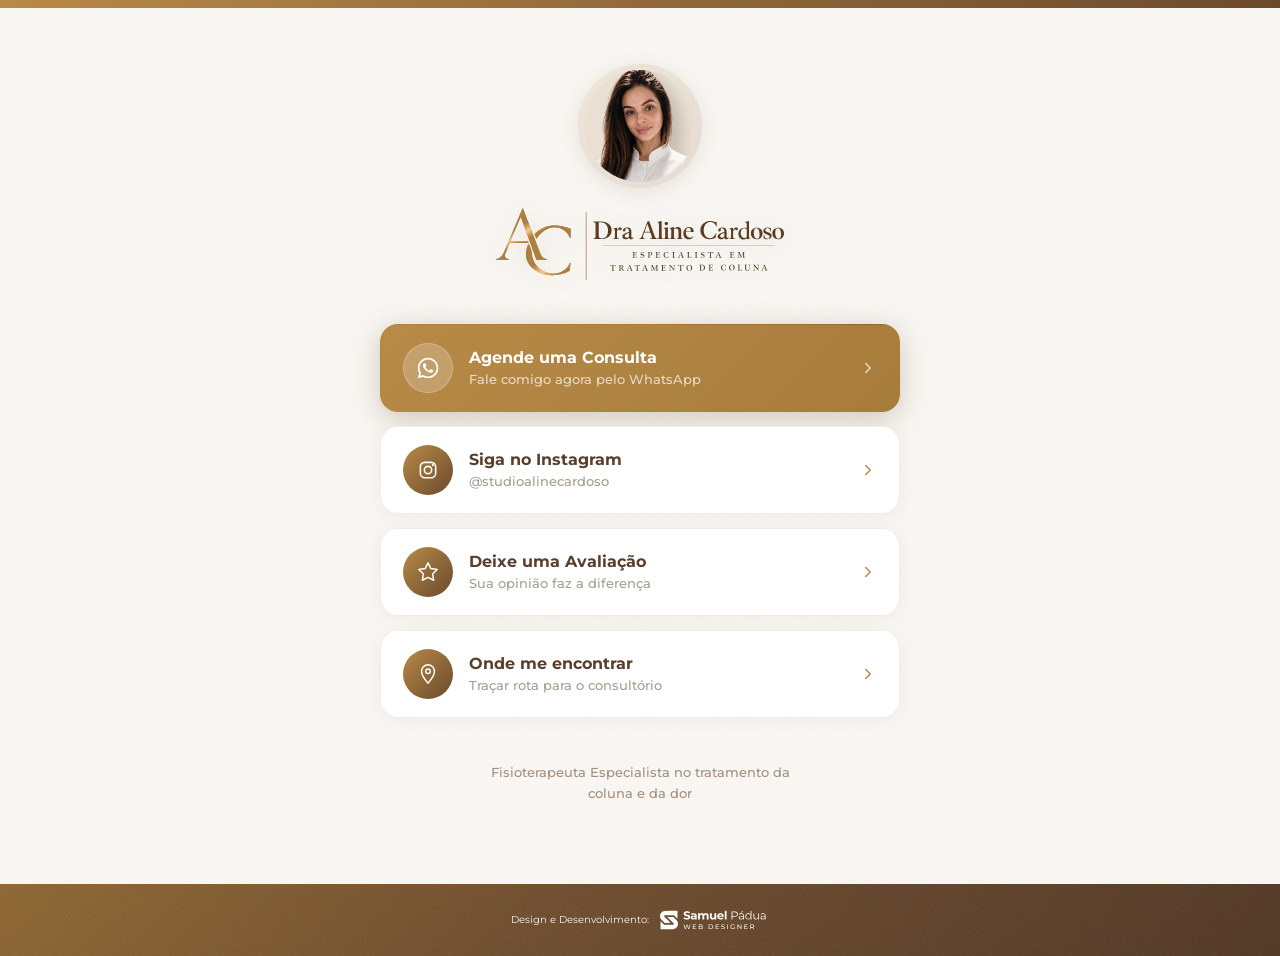
==== links.html @ 6ca50d29 "feat: adaptar site para Dra. Aline Cardoso - Substitui assets visuais (logo, fotos, stamps, favicon)" ====
<!DOCTYPE html>
<html lang="pt-BR">
<head>
  <meta charset="UTF-8">
  <meta name="viewport" content="width=device-width, initial-scale=1.0">
  <title>Links — Dra. Aline Cardoso · Fisioterapeuta</title>
  <link rel="icon" type="image/svg+xml" href="stamp-iso.svg">
  <link rel="preconnect" href="https://fonts.googleapis.com">
  <link rel="preconnect" href="https://fonts.gstatic.com" crossorigin>
  <link href="https://fonts.googleapis.com/css2?family=Montserrat:wght@400;500;600;700;800&display=swap" rel="stylesheet">
  <link rel="stylesheet" href="style.css">
  <link rel="stylesheet" href="links.css">
</head>
<body class="links-page">

  <div class="top-bar"></div>

  <main class="lk-main">
    <div class="lk-grain"></div>

    <div class="lk-container">

      <!-- Header -->
      <header class="lk-header">
        <div class="lk-avatar-wrap">
          <img src="dr-links.png" class="lk-avatar" alt="Dra. Aline Cardoso">
        </div>
        <img src="logo.svg" class="lk-logo" alt="Dra. Aline Cardoso - Especialista em Tratamento de Coluna">
      </header>

      <!-- Link Cards -->
      <div class="lk-cards">

        <!-- Agende uma Consulta (destaque) -->
        <a href="https://wa.me/5531994268155" class="lk-card lk-card--primary" target="_blank" rel="noopener">
          <span class="lk-icon">
            <svg width="22" height="22" viewBox="0 0 57 57" fill="none" xmlns="http://www.w3.org/2000/svg">
              <path fill-rule="evenodd" clip-rule="evenodd" d="M47.4216 9.51921C42.4222 4.51401 35.7735 1.75635 28.6904 1.75342C14.0949 1.75342 2.21626 13.6317 2.21039 28.2311C2.20844 32.8981 3.42761 37.4539 5.74495 41.4695L1.98828 55.1909L16.0257 51.5086C19.8936 53.6185 24.2481 54.7304 28.6796 54.7317H28.6907C43.2846 54.7317 55.1645 42.8524 55.1701 28.2523C55.173 21.1767 52.4212 14.5241 47.4216 9.51921ZM28.6904 50.2598H28.6813C24.7322 50.2581 20.8591 49.1968 17.4794 47.1919L16.6761 46.7148L8.34605 48.9L10.5695 40.7784L10.046 39.9457C7.84279 36.4415 6.67939 32.3913 6.68135 28.2328C6.68592 16.0981 16.5593 6.22568 28.6992 6.22568C34.5779 6.22763 40.1039 8.51986 44.2592 12.68C48.4144 16.8401 50.7014 22.3698 50.6994 28.2507C50.6942 40.3863 40.8215 50.2598 28.6904 50.2598ZM40.7628 33.7761C40.1013 33.4448 36.8482 31.8446 36.2416 31.6235C35.6356 31.4027 35.194 31.2928 34.7533 31.9549C34.312 32.617 33.0443 34.1075 32.6581 34.5488C32.2719 34.9904 31.8864 35.0459 31.2246 34.7145C30.5629 34.3834 28.4311 33.6845 25.9037 31.4304C23.937 29.676 22.6092 27.5094 22.223 26.8473C21.8375 26.1845 22.2198 25.861 22.5133 25.497C23.2296 24.6075 23.9468 23.6751 24.1673 23.2338C24.3881 22.7922 24.2775 22.4057 24.1118 22.0746C23.9468 21.7436 22.6236 18.4869 22.0724 17.1617C21.5348 15.8721 20.9898 16.0463 20.5834 16.026C20.1979 16.0068 19.7566 16.0029 19.3154 16.0029C18.8744 16.0029 18.1575 16.1682 17.5508 16.831C16.9445 17.4934 15.2355 19.0939 15.2355 22.3505C15.2355 25.6072 17.6063 28.7533 17.937 29.1949C18.2677 29.6365 22.6027 36.3195 29.2396 39.1851C30.8182 39.8674 32.0505 40.2741 33.0116 40.5791C34.5968 41.0827 36.0387 41.0116 37.1789 40.8413C38.4503 40.6512 41.0932 39.2406 41.645 37.6952C42.1962 36.1496 42.1962 34.825 42.0305 34.5488C41.8655 34.2729 41.4242 34.1075 40.7628 33.7761Z" fill="white"/>
            </svg>
          </span>
          <div class="lk-card-text">
            <span class="lk-card-title">Agende uma Consulta</span>
            <span class="lk-card-desc">Fale comigo agora pelo WhatsApp</span>
          </div>
          <span class="lk-arrow">
            <svg width="18" height="18" viewBox="0 0 24 24" fill="none">
              <path d="M9 18l6-6-6-6" stroke="white" stroke-width="2" stroke-linecap="round" stroke-linejoin="round"/>
            </svg>
          </span>
        </a>

        <!-- Instagram -->
        <a href="https://www.instagram.com/studioalinecardoso/" class="lk-card" target="_blank" rel="noopener">
          <span class="lk-icon">
            <svg width="22" height="22" viewBox="0 0 28 28" fill="none" xmlns="http://www.w3.org/2000/svg">
              <rect x="4.25" y="4.25" width="19.5" height="19.5" rx="5.75" stroke="white" stroke-width="2"/>
              <circle cx="14" cy="14" r="4.65" stroke="white" stroke-width="2"/>
              <circle cx="20.2" cy="7.8" r="1.4" fill="white"/>
            </svg>
          </span>
          <div class="lk-card-text">
            <span class="lk-card-title">Siga no Instagram</span>
            <span class="lk-card-desc">@studioalinecardoso</span>
          </div>
          <span class="lk-arrow">
            <svg width="18" height="18" viewBox="0 0 24 24" fill="none">
              <path d="M9 18l6-6-6-6" stroke="white" stroke-width="2" stroke-linecap="round" stroke-linejoin="round"/>
            </svg>
          </span>
        </a>

        <!-- Deixe uma Avaliação — TODO: trocar "#" pelo link de avaliação do Google -->
        <a href="#" class="lk-card">
          <span class="lk-icon">
            <svg width="22" height="22" viewBox="0 0 24 24" fill="none" xmlns="http://www.w3.org/2000/svg">
              <path d="M12 2l3.09 6.26L22 9.27l-5 4.87 1.18 6.88L12 17.77l-6.18 3.25L7 14.14 2 9.27l6.91-1.01L12 2z" stroke="white" stroke-width="1.6" stroke-linejoin="round"/>
            </svg>
          </span>
          <div class="lk-card-text">
            <span class="lk-card-title">Deixe uma Avaliação</span>
            <span class="lk-card-desc">Sua opinião faz a diferença</span>
          </div>
          <span class="lk-arrow">
            <svg width="18" height="18" viewBox="0 0 24 24" fill="none">
              <path d="M9 18l6-6-6-6" stroke="white" stroke-width="2" stroke-linecap="round" stroke-linejoin="round"/>
            </svg>
          </span>
        </a>

        <!-- Onde me encontrar -->
        <a href="https://www.google.com/maps/search/?api=1&query=Av.%20Bias%20Fortes%2C%20817%20-%20Sala%20502%2C%20Lourdes%2C%20Belo%20Horizonte%20-%20MG" class="lk-card" target="_blank" rel="noopener">
          <span class="lk-icon">
            <svg width="22" height="22" viewBox="0 0 24 24" fill="none" xmlns="http://www.w3.org/2000/svg">
              <path d="M12 2C8.13 2 5 5.13 5 9c0 5.25 7 13 7 13s7-7.75 7-13c0-3.87-3.13-7-7-7z" stroke="white" stroke-width="1.6" stroke-linejoin="round"/>
              <circle cx="12" cy="9" r="2.5" stroke="white" stroke-width="1.5"/>
            </svg>
          </span>
          <div class="lk-card-text">
            <span class="lk-card-title">Onde me encontrar</span>
            <span class="lk-card-desc">Traçar rota para o consultório</span>
          </div>
          <span class="lk-arrow">
            <svg width="18" height="18" viewBox="0 0 24 24" fill="none">
              <path d="M9 18l6-6-6-6" stroke="white" stroke-width="2" stroke-linecap="round" stroke-linejoin="round"/>
            </svg>
          </span>
        </a>

      </div>

      <p class="lk-bio">Fisioterapeuta Especialista no tratamento da coluna e da dor</p>

    </div>
  </main>

  <!-- Footer -->
  <footer class="site-footer">
    <div class="site-footer-grain"></div>
    <div class="site-footer-inner">
      <a href="https://samuelpadua.com.br/" class="site-footer-credit" target="_blank" rel="noopener" aria-label="Design e Desenvolvimento por Samuel Pádua Web Designer">
        <span class="site-footer-credit-text">Design e Desenvolvimento:</span>
        <img src="logo-samuel.svg" alt="Samuel Pádua Web Designer" class="site-footer-credit-logo">
      </a>
    </div>
  </footer>

</body>
</html>
---- style.css ----
/* ===== RESET & BASE ===== */
*, *::before, *::after { box-sizing: border-box; margin: 0; padding: 0; }

:root {
  --dark:       #5A3E2B;
  --primary:    #6B4A2C;
  --teal:       #D7C4AE;
  --white:      #FFFFFF;
  --gray-bg:    #F7F2EB;
  --grad-start: #B88A48;
  --grad-end:   #6B4A2C;
  --gradient:   linear-gradient(to right, #B88A48, #6B4A2C);
}

html { scroll-behavior: smooth; overflow-x: hidden; }

html {
  scrollbar-color: #B88A48 rgba(107, 74, 44, 0.12);
  scrollbar-width: thin;
}

body {
  font-family: 'Montserrat', sans-serif;
  color: var(--dark);
  background: var(--white);
  overflow-x: hidden;
}

body::-webkit-scrollbar {
  width: 12px;
}

body::-webkit-scrollbar-track {
  background: rgba(107, 74, 44, 0.08);
}

body::-webkit-scrollbar-thumb {
  background: linear-gradient(180deg, #D0A467 0%, #B88A48 100%);
  border-radius: 999px;
  border: 2px solid rgba(255, 255, 255, 0.75);
}

body::-webkit-scrollbar-thumb:hover {
  background: linear-gradient(180deg, #DDB77E 0%, #C29550 100%);
}

/* ===== SCROLL REVEAL ===== */
.reveal-item {
  --reveal-x: 0px;
  --reveal-y: 28px;
  --reveal-scale: 1;
  --reveal-blur: 0px;
  opacity: 0;
  filter: blur(var(--reveal-blur));
  transform: translate3d(var(--reveal-x), var(--reveal-y), 0) scale(var(--reveal-scale));
  transition:
    opacity 0.8s cubic-bezier(0.22, 1, 0.36, 1),
    transform 0.8s cubic-bezier(0.22, 1, 0.36, 1),
    filter 0.8s cubic-bezier(0.22, 1, 0.36, 1);
  transition-delay: var(--reveal-delay, 0ms);
  will-change: opacity, transform, filter;
}

.reveal-item[data-reveal="left"] {
  --reveal-x: -42px;
  --reveal-y: 0px;
}

.reveal-item[data-reveal="right"] {
  --reveal-x: 42px;
  --reveal-y: 0px;
}

.reveal-item[data-reveal="up"] {
  --reveal-y: 34px;
}

.reveal-item[data-reveal="zoom"] {
  --reveal-y: 20px;
  --reveal-scale: 0.965;
  --reveal-blur: 3px;
}

.reveal-item.is-visible {
  opacity: 1;
  filter: blur(0);
  transform: translate3d(0, 0, 0) scale(1);
}

@media (prefers-reduced-motion: reduce) {
  html {
    scroll-behavior: auto;
  }

  .reveal-item {
    opacity: 1;
    filter: none;
    transform: none;
    transition: none;
    will-change: auto;
  }
}

/* ===== TOP BAR ===== */
.top-bar {
  height: 6px;
  background: var(--gradient);
  width: 100%;
}

/* ===== HERO SECTION ===== */
.hero {
  position: relative;
  height: 850px;
  display: flex;
  align-items: stretch;
  overflow: hidden;
}

.hero-bg {
  position: absolute;
  inset: 0;
  background-image: url('bg-hero.jpg');
  background-size: cover;
  background-position: center;
  z-index: 0;
}

.hero-inner {
  position: relative;
  z-index: 1;
  width: 100%;
  max-width: 1280px;
  margin: 0 auto;
  padding: 0 60px;
  display: flex;
  flex-direction: column;
}

/* ===== HEADER / LOGO ===== */
.hero-header {
  padding: 40px 0 0;
  flex: 0 0 auto;
}

.logo {
  height: 64px;
  width: auto;
  display: block;
}

/* ===== HERO CONTENT ===== */
.hero-content {
  display: flex;
  align-items: stretch;
  gap: 40px;
  flex: 1;
}

/* ===== LEFT COLUMN ===== */
.hero-left {
  flex: 0 0 490px;
  display: flex;
  flex-direction: column;
  justify-content: center;
  padding-bottom: 50px;
}

.hero-left h1 {
  font-size: 61px;
  font-weight: 500;
  line-height: 1.05;
  letter-spacing: -0.04em;
  color: var(--dark);
  margin-bottom: 24px;
}

.gradient-text {
  background: var(--gradient);
  -webkit-background-clip: text;
  -webkit-text-fill-color: transparent;
  background-clip: text;
  display: inline;
  font-weight: 800;
}

.subtext {
  font-size: 17px;
  font-weight: 500;
  line-height: 1.6;
  color: var(--dark);
  max-width: 440px;
  margin-bottom: 32px;
}

.btn-cta {
  display: inline-flex;
  align-items: center;
  background: linear-gradient(135deg, #B88A48, #A67C3A, #6B4A2C, #A67C3A, #B88A48);
  background-size: 400% 400%;
  animation: cta-gradient 10s linear infinite;
  overflow: hidden;
  position: relative;
  color: var(--white);
  font-family: 'Montserrat', sans-serif;
  font-size: 18px;
  font-weight: 700;
  line-height: 1.28;
  letter-spacing: 0.18em;
  text-transform: uppercase;
  text-decoration: none;
  height: 72px;
  padding: 0 52px;
  border-radius: 16px;
  align-self: flex-start;
  transition: opacity 0.25s, transform 0.2s;
  margin-bottom: 20px;
}

.btn-cta::after {
  content: '';
  position: absolute;
  top: -50%;
  left: -80%;
  width: 45%;
  height: 200%;
  background: linear-gradient(
    to right,
    transparent,
    rgba(255, 255, 255, 0.22),
    transparent
  );
  transform: skewX(-18deg);
  animation: btn-shine 5s ease-in-out infinite;
  pointer-events: none;
}

.btn-cta:hover {
  opacity: 0.88;
  transform: translateY(-2px);
}

.crefito {
  font-size: 14px;
  font-weight: 700;
  letter-spacing: 0.1em;
  color: var(--dark);
  text-transform: uppercase;
  opacity: 0.7;
}

/* ===== RIGHT COLUMN ===== */
.hero-right {
  flex: 1;
  align-self: stretch;
  position: relative;
  display: flex;
  align-items: flex-end;
  justify-content: center;
}

.doctor-img {
  position: absolute;
  bottom: 0;
  left: 50%;
  transform: translateX(-40%);
  z-index: 2;
  height: 820px;
  width: auto;
  display: block;
  object-fit: contain;
  object-position: bottom;
}

/* ===== STAMP ANIMADO ===== */
.stamp-wrapper {
  position: absolute;
  top: -36px;
  right: -60px;
  width: 162px;
  height: 162px;
  z-index: 3;
}

.stamp-txt {
  position: absolute;
  inset: 0;
  width: 162px;
  height: 162px;
  animation: spin-stamp 18s linear infinite;
  transform-origin: center center;
}

.stamp-iso {
  position: absolute;
  top: 50%;
  left: 50%;
  transform: translate(-50%, -50%);
  width: 92px;
  height: 92px;
}

@keyframes cta-gradient {
  0%   { background-position: 0% 0%; }
  50%  { background-position: 100% 100%; }
  100% { background-position: 0% 0%; }
}

@keyframes btn-shine {
  0%        { left: -80%; opacity: 0; }
  10%       { opacity: 1; }
  50%       { left: 130%; opacity: 0; }
  100%      { left: 130%; opacity: 0; }
}

@keyframes spin-stamp {
  from { transform: rotate(0deg); }
  to   { transform: rotate(360deg); }
}

/* ===== INTRO BLOCK ===== */
.intro-block {
  position: relative;
  height: 248px;
  display: flex;
  align-items: center;
  background: linear-gradient(to right, #EADFD3 0%, #D7C4AE 100%);
  overflow: hidden;
}

/* Grain visível sobre o gradient */
.intro-block::after {
  content: '';
  position: absolute;
  inset: 0;
  background-image: url("data:image/svg+xml,%3Csvg xmlns='http://www.w3.org/2000/svg' width='200' height='200'%3E%3Cfilter id='n'%3E%3CfeTurbulence type='fractalNoise' baseFrequency='0.8' numOctaves='4' stitchTiles='stitch'/%3E%3C/filter%3E%3Crect width='200' height='200' filter='url(%23n)'/%3E%3C/svg%3E");
  background-repeat: repeat;
  background-size: 200px 200px;
  mix-blend-mode: soft-light;
  opacity: 0.4;
  pointer-events: none;
  z-index: 2;
}

.intro-inner {
  position: relative;
  z-index: 3;
  width: 100%;
  max-width: 1280px;
  margin: 0 auto;
  padding: 0 60px;
  display: flex;
  align-items: center;
  gap: 60px;
}

.intro-left {
  flex: 0 0 280px;
}

.intro-left h2 {
  font-size: 39px;
  font-weight: 500;
  line-height: 1.12;
  letter-spacing: -0.02em;
  color: var(--dark);
}

.intro-left h2 strong {
  font-weight: 800;
  display: block;
  color: #8A6430;
}

.intro-right {
  flex: 1;
}

.intro-right p {
  font-size: 18px;
  font-weight: 400;
  line-height: 1.7;
  color: var(--dark);
}

.intro-right p strong {
  font-weight: 700;
}

/* Responsivo intro */
@media (max-width: 820px) {
  .intro-block { height: auto; padding: 56px 0; }

  .intro-inner {
    flex-direction: column;
    gap: 28px;
    padding: 0 32px;
  }

  .intro-left { flex: none; width: 100%; }

  .intro-left h2 { font-size: 32px; }

  .intro-right p { font-size: 16px; }
}

@media (max-width: 480px) {
  .intro-block { height: auto; padding: 48px 0; }

  .intro-inner { padding: 0 24px; gap: 20px; }

  .intro-left h2 { font-size: 28px; }

  .intro-right p { font-size: 15px; }
}

/* ===== TREATMENT BLOCK ===== */
.treatment-block {
  background: var(--white);
  padding: 100px 0 90px;
}

.treatment-inner {
  max-width: 1280px;
  margin: 0 auto;
  padding: 0 60px;
  display: flex;
  flex-direction: column;
  align-items: center;
  gap: 60px;
}

/* Header */
.treatment-header {
  text-align: center;
  max-width: 760px;
}

.tagline {
  display: block;
  font-size: 15px;
  font-weight: 600;
  letter-spacing: 0.15em;
  text-transform: uppercase;
  color: var(--primary);
  margin-bottom: 12px;
}

.treatment-title {
  font-size: 48px;
  font-weight: 700;
  line-height: 1.1;
  letter-spacing: -0.02em;
  background: var(--gradient);
  -webkit-background-clip: text;
  -webkit-text-fill-color: transparent;
  background-clip: text;
  margin-bottom: 20px;
}

.treatment-desc {
  font-size: 16px;
  font-weight: 500;
  line-height: 1.7;
  color: var(--primary);
}

/* Cards grid */
.cards-grid {
  display: grid;
  grid-template-columns: repeat(3, 1fr);
  gap: 24px;
  width: 100%;
}

.card {
  background: var(--white);
  border-radius: 20px;
  padding: 36px;
  box-shadow: 0 8px 32px 0 rgba(107, 74, 44, 0.18);
  border: 2px solid transparent;
  transition: border-color 0.3s ease, box-shadow 0.3s ease, transform 0.3s ease;
  display: flex;
  flex-direction: column;
  gap: 20px;
}

.card:hover {
  border-color: #EADFD3;
  box-shadow: none;
  transform: translateY(-4px);
}

.card-icon svg {
  display: block;
}

.card h3 {
  font-size: 25px;
  font-weight: 700;
  line-height: 1.2;
  color: var(--primary);
}

.card p {
  font-size: 15px;
  font-weight: 400;
  line-height: 1.7;
  color: var(--dark);
}

/* Footer */
.treatment-footer {
  display: flex;
  flex-direction: column;
  align-items: center;
  gap: 32px;
  text-align: center;
}

.treatment-footer > p {
  font-size: 16px;
  font-weight: 600;
  line-height: 1.65;
  color: var(--dark);
}

.btn-cta--center {
  align-self: center;
}

/* Responsivo treatment */
@media (max-width: 900px) {
  .cards-grid { grid-template-columns: 1fr; gap: 20px; }
  .treatment-title { font-size: 36px; }
  .treatment-block { padding: 72px 0; }
  .treatment-inner { padding: 0 32px; gap: 44px; }
}

@media (max-width: 480px) {
  .treatment-title { font-size: 30px; }
  .treatment-block { padding: 56px 0; }
  .treatment-inner { padding: 0 24px; gap: 36px; }
  .card { padding: 28px; }
}

/* ===== PROBLEMS BLOCK ===== */
.problems-block {
  position: relative;
  height: 195px;
  background: linear-gradient(to right, #9A7038 0%, #4E3524 100%);
  overflow: visible;
  clip-path: inset(-400px 0 0 0); /* permite sangrar acima, clipa abaixo */
  z-index: 2;
}

/* Grain confinado ao bloco */
.problems-grain {
  position: absolute;
  inset: 0;
  background-image: url("data:image/svg+xml,%3Csvg xmlns='http://www.w3.org/2000/svg' width='200' height='200'%3E%3Cfilter id='n'%3E%3CfeTurbulence type='fractalNoise' baseFrequency='0.8' numOctaves='4' stitchTiles='stitch'/%3E%3C/filter%3E%3Crect width='200' height='200' filter='url(%23n)'/%3E%3C/svg%3E");
  background-repeat: repeat;
  background-size: 200px 200px;
  mix-blend-mode: soft-light;
  opacity: 0.65;
  pointer-events: none;
  z-index: 0;
}

.problems-inner {
  position: relative;
  z-index: 1;
  max-width: 1280px;
  margin: 0 auto;
  padding: 0 80px 0 0;
  height: 100%;
  display: flex;
  align-items: center;
  gap: 52px;
}

/* Coluna da imagem */
.problems-img-col {
  flex: 0 0 auto;
  position: relative;
  height: 100%;
  display: flex;
  align-items: flex-end;
}

.problems-img {
  display: block;
  height: 240px;
  width: auto;
  filter: drop-shadow(0 0 30px rgba(184, 138, 72, 0.2));
}

/* Headline */
.problems-headline {
  flex: 0 0 230px;
  font-size: 22px;
  font-weight: 700;
  line-height: 1.5;
  color: var(--white);
  letter-spacing: -0.01em;
}

/* Body text */
.problems-body {
  flex: 1;
  font-size: 18px;
  font-weight: 400;
  line-height: 1.5;
  color: var(--white);
}

.problems-body strong {
  font-weight: 700;
}

/* Responsivo problems */
@media (max-width: 900px) {
  .problems-block { height: auto; padding: 48px 0; overflow: hidden; }
  .problems-inner { flex-direction: column; align-items: flex-start; gap: 24px; padding: 0 32px; height: auto; }
  .problems-img-col { display: none; }
  .problems-headline { flex: none; font-size: 20px; }
  .problems-body { font-size: 16px; }
}

@media (max-width: 480px) {
  .problems-block { padding: 40px 0; }
  .problems-inner { padding: 0 24px; gap: 16px; }
  .problems-headline { font-size: 18px; }
  .problems-body { font-size: 15px; }
}

/* ===== RESPONSIVO ===== */

/* Laptop menor / tablet landscape */
@media (max-width: 1100px) {
  .hero-inner { padding: 0 40px; }

  .hero-left {
    flex: 0 0 420px;
  }

  .hero-left h1 {
    font-size: 52px;
  }

  .subtext {
    font-size: 16px;
    max-width: 380px;
  }

  .doctor-img {
    height: 700px;
  }

  .stamp-wrapper { width: 124px; height: 124px; top: -68px; right: -16px; }
  .stamp-txt    { width: 124px; height: 124px; }
  .stamp-iso    { width: 70px;  height: 70px; }
}

/* Tablet portrait */
@media (max-width: 820px) {
  .hero {
    height: auto;
    min-height: 100svh;
  }

  .hero-inner { padding: 0 32px; }

  .hero-content {
    flex-direction: column;
    align-items: flex-start;
    gap: 0;
    padding-bottom: 0;
  }

  .hero-left {
    flex: none;
    width: 100%;
    max-width: 560px;
    padding-bottom: 40px;
    justify-content: flex-start;
    padding-top: 32px;
  }

  .hero-left h1 { font-size: 46px; }

  .subtext { font-size: 15px; max-width: 100%; }

  /* Foto flui no documento em proporção natural — sem cortes */
  .hero-right {
    width: 100%;
    height: auto;
    align-self: auto;
    justify-content: center;
    overflow: visible;
    margin-top: 16px;
  }

  .doctor-img {
    position: relative;
    top: auto;
    left: auto;
    transform: none;
    width: 85%;
    height: auto;
    max-width: 380px;
    margin: 0 auto;
    display: block;
  }

  .stamp-wrapper { top: 40px; right: 16px; width: 110px; height: 110px; }
  .stamp-txt    { width: 110px; height: 110px; }
  .stamp-iso    { width: 62px; height: 62px; }
}

/* Mobile */
@media (max-width: 480px) {
  .hero-inner { padding: 0 24px; }

  .logo { height: 52px; }

  .hero-left {
    padding-top: 24px;
    padding-bottom: 36px;
  }

  .hero-left h1 { font-size: 36px; }

  .subtext { font-size: 14px; }

  .btn-cta {
    height: 60px;
    padding: 0 24px;
    font-size: 13px;
    letter-spacing: 0.12em;
    align-self: stretch;
    justify-content: center;
    text-align: center;
  }

  /* Foto flui no documento em proporção natural — sem cortes */
  .hero-right {
    height: auto;
    overflow: visible;
    margin-top: 12px;
  }

  .doctor-img {
    position: relative;
    top: auto;
    bottom: auto;
    width: 85%;
    height: auto;
    max-width: 340px;
    transform: none;
    margin: 0 auto;
    display: block;
  }

  .stamp-wrapper { width: 86px; height: 86px; top: 30px; bottom: auto; right: 12px; }
  .stamp-txt    { width: 86px; height: 86px; }
  .stamp-iso    { width: 48px; height: 48px; }

  .whatsapp-float { bottom: 20px; right: 20px; width: 60px; height: 60px; }
}

/* ===== WHATSAPP FLUTUANTE ===== */
@keyframes wpp-pulse {
  0%   { box-shadow: 0 0 0 0 rgba(184, 138, 72, 0.55), 0 0 0 0 rgba(184, 138, 72, 0.3); }
  50%  { box-shadow: 0 0 0 14px rgba(184, 138, 72, 0.12), 0 0 0 28px rgba(184, 138, 72, 0.04); }
  100% { box-shadow: 0 0 0 0 rgba(184, 138, 72, 0), 0 0 0 0 rgba(184, 138, 72, 0); }
}

.whatsapp-float {
  position: fixed;
  bottom: 30px;
  right: 30px;
  width: 72px;
  height: 72px;
  background: linear-gradient(135deg, #B88A48, #6B4A2C);
  border-radius: 50%;
  display: flex;
  align-items: center;
  justify-content: center;
  z-index: 1000;
  text-decoration: none;
  transition: transform 0.2s;
  animation: wpp-pulse 2.4s ease-out infinite;
}

.whatsapp-float:hover {
  transform: scale(1.05);
  animation: none;
  box-shadow: 0 6px 28px rgba(107, 74, 44, 0.5);
}

.whatsapp-float:hover .wpp-badge {
  opacity: 1;
  transform: translateY(-50%) translateX(0) scale(1);
  pointer-events: auto;
}

.whatsapp-float svg {
  width: 36px;
  height: 36px;
  position: relative;
  z-index: 1;
}

/* Badge balão de chat */
.wpp-badge {
  position: absolute;
  right: calc(100% + 14px);
  top: 50%;
  transform: translateY(-50%) translateX(10px) scale(0.92);
  white-space: nowrap;
  background: #ffffff;
  color: #6B4A2C;
  font-family: 'Montserrat', sans-serif;
  font-size: 13px;
  font-weight: 700;
  letter-spacing: 0.02em;
  padding: 10px 18px;
  border-radius: 50px;
  box-shadow: 0 4px 20px rgba(107, 74, 44, 0.18), 0 1px 4px rgba(0,0,0,0.08);
  opacity: 0;
  pointer-events: none;
  transition: opacity 0.22s ease, transform 0.22s ease;
}

/* Setinha apontando para o botão */
.wpp-badge::after {
  content: '';
  position: absolute;
  top: 50%;
  right: -7px;
  transform: translateY(-50%);
  border-width: 6px 0 6px 8px;
  border-style: solid;
  border-color: transparent transparent transparent #ffffff;
  filter: drop-shadow(2px 0 2px rgba(107, 74, 44,0.08));
}

/* ===== REVIEWS BLOCK ===== */
.reviews-block {
  position: relative;
  background: linear-gradient(135deg, #A67C3A 0%, #7A5632 45%, #4E3524 100%);
  padding: 80px 0 72px;
  display: flex;
  flex-direction: column;
  overflow: hidden;
}

.reviews-grain {
  position: absolute;
  inset: 0;
  background-image: url("data:image/svg+xml,%3Csvg xmlns='http://www.w3.org/2000/svg' width='200' height='200'%3E%3Cfilter id='n'%3E%3CfeTurbulence type='fractalNoise' baseFrequency='0.8' numOctaves='4' stitchTiles='stitch'/%3E%3C/filter%3E%3Crect width='200' height='200' filter='url(%23n)'/%3E%3C/svg%3E");
  mix-blend-mode: soft-light;
  opacity: 0.65;
  pointer-events: none;
  z-index: 1;
}

.reviews-inner {
  position: relative;
  z-index: 2;
  max-width: 1240px;
  margin: 0 auto;
  width: 100%;
  padding: 0 48px;
  display: flex;
  flex-direction: column;
  gap: 52px;
}

.reviews-header {
  text-align: center;
}

.reviews-tagline {
  display: block;
  font-size: 14px;
  font-weight: 600;
  letter-spacing: 0.3em;
  text-transform: uppercase;
  color: rgba(255, 255, 255, 0.65);
  margin-bottom: 14px;
}

.reviews-title {
  font-size: 40px;
  font-weight: 400;
  color: var(--white);
  line-height: 1.15;
}

.reviews-title strong {
  font-weight: 700;
}

/* Carousel */
.reviews-carousel {
  position: relative;
  width: 100%;
  overflow: visible;
}

.carousel-viewport {
  overflow: hidden;
  width: 100%;
}

.reviews-track {
  display: flex;
  gap: 24px;
}

/* Review card */
.review-card {
  background: var(--white);
  border-radius: 16px;
  padding: 28px 24px;
  display: flex;
  flex-direction: column;
  gap: 14px;
  flex-shrink: 0;
}

.rc-header {
  display: flex;
  align-items: center;
  gap: 12px;
}

.rc-avatar {
  width: 48px;
  height: 48px;
  border-radius: 50%;
  background: linear-gradient(135deg, #D7C4AE, #6B4A2C);
  display: flex;
  align-items: center;
  justify-content: center;
  font-size: 14px;
  font-weight: 700;
  color: var(--white);
  flex-shrink: 0;
  overflow: hidden;
}

.rc-avatar img {
  width: 100%;
  height: 100%;
  object-fit: cover;
}

.rc-name {
  font-size: 15px;
  font-weight: 700;
  color: var(--dark);
  display: block;
}

.rc-count {
  font-size: 12px;
  color: #999;
  display: block;
  margin-top: 2px;
}

.rc-stars {
  display: flex;
  align-items: center;
  gap: 8px;
}

.rc-stars-icons {
  color: #FBBC04;
  font-size: 17px;
  letter-spacing: 2px;
  line-height: 1;
}

.rc-badge {
  width: 18px;
  height: 18px;
  border-radius: 50%;
  background: #4285F4;
  display: flex;
  align-items: center;
  justify-content: center;
  flex-shrink: 0;
}

.rc-text {
  font-size: 15px;
  font-weight: 500;
  color: #7A6A5A;
  line-height: 1.65;
}

/* Carousel buttons */
.carousel-btn {
  position: absolute;
  top: 50%;
  transform: translateY(-50%);
  background: none;
  border: none;
  cursor: pointer;
  padding: 0;
  display: flex;
  align-items: center;
  justify-content: center;
  transition: opacity 0.2s;
  z-index: 2;
  width: 48px;
  height: 48px;
}

.carousel-btn--prev {
  left: -72px;
}

.carousel-btn--next {
  right: -72px;
}

.carousel-btn:hover circle {
  stroke: rgba(255, 255, 255, 0.8);
}

.reviews-pagination {
  display: flex;
  justify-content: center;
  align-items: center;
  gap: 12px;
  margin-top: -16px;
}

.reviews-dot {
  width: 10px;
  height: 10px;
  border-radius: 50%;
  border: none;
  padding: 0;
  cursor: pointer;
  background: rgba(255, 255, 255, 0.3);
  transition: transform 0.22s ease, background-color 0.22s ease, opacity 0.22s ease;
}

.reviews-dot:hover {
  background: rgba(255, 255, 255, 0.6);
}

.reviews-dot.is-active {
  background: var(--white);
  transform: scale(1.2);
}

/* Footer */
.reviews-footer {
  display: flex;
  flex-direction: column;
  gap: 0;
}

.reviews-divider {
  height: 1px;
  background: rgba(255, 255, 255, 0.2);
  margin-bottom: 32px;
}

.reviews-cta-row {
  display: flex;
  align-items: center;
  justify-content: space-between;
}

.reviews-cta-text {
  font-size: 20px;
  font-weight: 700;
  color: var(--white);
  line-height: 1.4;
}

.reviews-footer .btn-cta {
  box-shadow: 0 0 0 3px rgba(255, 255, 255, 0.1);
}

/* ===== RESPONSIVE: REVIEWS ===== */
@media (max-width: 820px) {
  .reviews-block { min-height: unset; padding: 64px 0 56px; }
  .reviews-inner { padding: 0 20px; gap: 36px; }
  .reviews-carousel { padding: 0 44px; }
  .carousel-btn--prev { left: 0; }
  .carousel-btn--next { right: 0; }
  .reviews-pagination { margin-top: -8px; }
  .reviews-title { font-size: 30px; }
  .reviews-cta-row { flex-direction: column; align-items: flex-start; gap: 24px; }
  .reviews-cta-text { font-size: 18px; }
}

@media (max-width: 480px) {
  .reviews-title { font-size: 26px; }
  .reviews-carousel { padding: 0 34px; }
  .reviews-pagination { gap: 10px; }
  .carousel-btn { display: none; }
  .rc-text { text-align: left; }
  .carousel-btn svg { width: 36px; height: 36px; }
}

/* ===== CONDITION BLOCK (HÉRNIA, etc.) ===== */
.condition-block {
  background: var(--white);
  padding: 96px 0;
}

.condition-inner {
  max-width: 1200px;
  margin: 0 auto;
  padding: 0 48px;
  display: grid;
  grid-template-columns: 45% 55%;
  gap: 72px;
  align-items: center;
}

.condition-block--gray {
  background: #F7F2EB;
}

.condition-media {
  position: relative;
  border-radius: 20px;
  overflow: hidden;
  line-height: 0;
  isolation: isolate;
}

.condition-media video,
.condition-media .condition-img {
  width: 100%;
  height: auto;
  display: block;
  border-radius: 20px;
}

.condition-media .condition-img {
  aspect-ratio: 5 / 4;
  object-fit: cover;
}

.condition-media--video video {
  filter: sepia(0.3) saturate(0.85) contrast(0.93) brightness(0.98);
}

.condition-media--video::after {
  content: '';
  position: absolute;
  inset: 0;
  border-radius: 20px;
  pointer-events: none;
  opacity: 0.34;
  mix-blend-mode: soft-light;
  background-image:
    url("data:image/svg+xml,%3Csvg xmlns='http://www.w3.org/2000/svg' width='160' height='160' viewBox='0 0 160 160'%3E%3Cfilter id='n'%3E%3CfeTurbulence type='fractalNoise' baseFrequency='1.35' numOctaves='3' stitchTiles='stitch'/%3E%3C/filter%3E%3Crect width='160' height='160' filter='url(%23n)' opacity='1'/%3E%3C/svg%3E");
  background-size: 160px 160px;
}

.condition-text {
  display: flex;
  flex-direction: column;
  align-items: flex-start;
  gap: 24px;
}

.condition-text .btn-cta {
  align-self: flex-start;
  font-size: 16px;
  height: 58px;
  padding: 0 40px;
}

.condition-title {
  font-size: 38px;
  font-weight: 400;
  line-height: 1.1;
  letter-spacing: -0.02em;
  background: linear-gradient(to right, #B88A48, #6B4A2C);
  -webkit-background-clip: text;
  -webkit-text-fill-color: transparent;
  background-clip: text;
}

.condition-title strong {
  font-weight: 800;
}

.condition-body {
  font-size: 15px;
  font-weight: 400;
  line-height: 1.7;
  color: var(--dark);
}

/* ===== RESPONSIVE: CONDITION BLOCK ===== */
@media (max-width: 820px) {
  .condition-inner {
    grid-template-columns: 1fr;
    gap: 36px;
    padding: 0 28px;
  }

  .condition-block {
    padding: 64px 0;
  }

  .condition-title {
    font-size: 30px;
  }
}

@media (max-width: 480px) {
  .condition-title {
    font-size: 26px;
  }

  .condition-body {
    font-size: 15px;
  }
}

/* ===== PROFILE BLOCK ===== */
.profile-block {
  background: var(--white);
  padding: 104px 0 112px;
}

.profile-inner {
  max-width: 1200px;
  margin: 0 auto;
  padding: 0 48px;
  display: grid;
  grid-template-columns: minmax(320px, 382px) minmax(0, 1fr);
  gap: 72px;
  align-items: center;
}

.profile-media {
  width: 100%;
}

.profile-image {
  width: 100%;
  display: block;
  border-radius: 18px;
  object-fit: cover;
  box-shadow: 0 24px 60px rgba(107, 74, 44, 0.08);
}

.profile-content {
  max-width: 620px;
  display: flex;
  flex-direction: column;
  align-items: flex-start;
}

.profile-title {
  font-size: 45px;
  font-weight: 700;
  line-height: 1.06;
  letter-spacing: -0.03em;
  margin-bottom: 14px;
  background: linear-gradient(90deg, #B88A48 0%, #A67C3A 48%, #6B4A2C 100%);
  -webkit-background-clip: text;
  -webkit-text-fill-color: transparent;
  background-clip: text;
}

.profile-meta {
  font-size: 16px;
  font-weight: 600;
  line-height: 1.35;
  letter-spacing: 0.07em;
  color: #A67C3A;
  margin-bottom: 28px;
}

.profile-body {
  display: flex;
  flex-direction: column;
  gap: 20px;
}

.profile-body p {
  margin: 0;
  font-size: 15px;
  font-weight: 400;
  line-height: 1.5;
  color: #7A6A5A;
}

.profile-body strong {
  font-weight: 700;
  color: #5A3E2B;
}

.profile-socials {
  display: flex;
  align-items: center;
  gap: 12px;
  margin-top: 30px;
}

.profile-social-btn {
  width: 64px;
  height: 64px;
  border-radius: 50%;
  background: linear-gradient(135deg, #B88A48 0%, #8A6430 100%);
  display: inline-flex;
  align-items: center;
  justify-content: center;
  text-decoration: none;
  box-shadow: 0 16px 34px rgba(184, 138, 72, 0.18);
  transition: transform 0.22s ease, box-shadow 0.22s ease;
}

.profile-social-btn:hover {
  transform: translateY(-2px);
  box-shadow: 0 20px 40px rgba(184, 138, 72, 0.24);
}

.profile-social-icon {
  width: 24px;
  height: 24px;
  object-fit: contain;
}

/* ===== RESPONSIVE: PROFILE BLOCK ===== */
@media (max-width: 980px) {
  .profile-block {
    padding: 80px 0 88px;
  }

  .profile-inner {
    grid-template-columns: 1fr;
    gap: 40px;
    padding: 0 28px;
  }

  .profile-media {
    max-width: 420px;
    margin: 0 auto;
  }

  .profile-content {
    max-width: 100%;
  }

  .profile-title {
    font-size: 38px;
  }
}

@media (max-width: 480px) {
  .profile-block {
    padding: 64px 0 72px;
  }

  .profile-inner {
    padding: 0 24px;
    gap: 28px;
  }

  .profile-title {
    font-size: 32px;
    margin-bottom: 12px;
  }

  .profile-meta {
    font-size: 14px;
    margin-bottom: 22px;
  }

  .profile-body {
    gap: 18px;
  }

  .profile-socials {
    gap: 12px;
    margin-top: 24px;
  }

  .profile-social-btn {
    width: 58px;
    height: 58px;
  }

  .profile-social-btn svg,
  .profile-social-icon {
    width: 22px;
    height: 22px;
  }
}

/* ===== FAQ BLOCK ===== */
.faq-block {
  position: relative;
  background: url("bg-faq.jpg") center/cover no-repeat;
  padding: 104px 0 96px;
}

.faq-inner {
  max-width: 1200px;
  margin: 0 auto;
  padding: 0 48px;
  display: flex;
  flex-direction: column;
  align-items: center;
}

.faq-header {
  text-align: center;
  max-width: 760px;
  margin-bottom: 42px;
}

.faq-tagline {
  display: block;
  font-size: 14px;
  font-weight: 600;
  letter-spacing: 0.3em;
  text-transform: uppercase;
  color: #A67C3A;
  margin-bottom: 18px;
}

.faq-title {
  font-size: 44px;
  font-weight: 700;
  line-height: 1.08;
  letter-spacing: -0.03em;
  margin-bottom: 14px;
  background: linear-gradient(90deg, #B88A48 0%, #A67C3A 48%, #6B4A2C 100%);
  -webkit-background-clip: text;
  -webkit-text-fill-color: transparent;
  background-clip: text;
}

.faq-subtitle {
  margin: 0;
  font-size: 15px;
  font-weight: 400;
  line-height: 1.55;
  color: #7A6A5A;
}

.faq-list {
  width: 100%;
  max-width: 760px;
  display: flex;
  flex-direction: column;
  gap: 24px;
}

.faq-item {
  background: rgba(255, 255, 255, 0.94);
  border: 1px solid rgba(184, 138, 72, 0.18);
  border-radius: 14px;
  box-shadow: 0 12px 32px rgba(70, 48, 32, 0.05);
  overflow: hidden;
  transition: border-color 0.22s ease, box-shadow 0.22s ease;
}

.faq-item.is-open {
  border-color: rgba(184, 138, 72, 0.75);
  box-shadow: 0 14px 36px rgba(184, 138, 72, 0.08);
}

.faq-question {
  width: 100%;
  border: none;
  background: transparent;
  display: flex;
  align-items: center;
  justify-content: space-between;
  gap: 20px;
  text-align: left;
  padding: 22px 22px 20px;
  cursor: pointer;
  font-family: inherit;
  font-size: 18px;
  font-weight: 700;
  line-height: 1.35;
  color: #5A3E2B;
}

.faq-icon {
  color: #C29550;
  flex-shrink: 0;
  display: inline-flex;
  align-items: center;
  justify-content: center;
  transition: transform 0.22s ease;
}

.faq-item.is-open .faq-icon {
  transform: rotate(180deg);
}

.faq-item:not(.is-open) .faq-icon {
  transform: rotate(0deg);
}

.faq-answer {
  max-height: 0;
  overflow: hidden;
  transition: max-height 0.28s ease;
}

.faq-item.is-open .faq-answer {
  max-height: 480px;
}

.faq-answer p {
  margin: 0;
  padding: 0 22px 24px;
  font-size: 15px;
  font-weight: 400;
  line-height: 1.55;
  color: #7A6A5A;
}

.faq-footer {
  width: 100%;
  max-width: 760px;
  margin-top: 42px;
}

.faq-divider {
  height: 1px;
  background: rgba(107, 74, 44, 0.12);
  margin-bottom: 30px;
}

.faq-cta-row {
  display: flex;
  align-items: center;
  justify-content: space-between;
  gap: 32px;
}

.faq-cta-text {
  margin: 0;
  font-size: 18px;
  font-weight: 400;
  line-height: 1.35;
  color: #7A6A5A;
  max-width: 360px;
  flex: 0 1 360px;
}

.faq-cta-text strong {
  font-weight: 700;
  color: #5A3E2B;
}

.faq-footer .btn-cta {
  min-width: 356px;
  white-space: nowrap;
  text-align: center;
  flex-shrink: 0;
}

/* ===== RESPONSIVE: FAQ BLOCK ===== */
@media (max-width: 900px) {
  .faq-block {
    padding: 80px 0 76px;
  }

  .faq-inner {
    padding: 0 28px;
  }

  .faq-title {
    font-size: 36px;
  }

  .faq-question {
    font-size: 17px;
  }

  .faq-cta-row {
    flex-direction: column;
    align-items: flex-start;
  }

  .faq-cta-text {
    max-width: 100%;
    flex-basis: auto;
  }

  .faq-footer .btn-cta {
    min-width: 0;
    white-space: normal;
  }
}

@media (max-width: 480px) {
  .faq-block {
    padding: 64px 0 64px;
  }

  .faq-inner {
    padding: 0 24px;
  }

  .faq-header {
    margin-bottom: 30px;
  }

  .faq-title {
    font-size: 30px;
  }

  .faq-subtitle {
    font-size: 14px;
  }

  .faq-list {
    gap: 16px;
  }

  .faq-question {
    font-size: 16px;
    padding: 18px 18px 16px;
  }

  .faq-answer p {
    padding: 0 18px 20px;
    font-size: 14px;
  }

  .faq-footer {
    margin-top: 32px;
  }

  .faq-divider {
    margin-bottom: 24px;
  }

  .faq-cta-text {
    font-size: 16px;
  }
}

/* ===== CONTACT BLOCK ===== */
.contact-block {
  background: var(--white);
}

.contact-inner {
  max-width: 100%;
  min-height: 760px;
  display: grid;
  grid-template-columns: minmax(0, 52%) minmax(0, 48%);
  align-items: stretch;
}

.contact-panel {
  padding: 78px 72px 70px min(18vw, 320px);
  display: flex;
  flex-direction: column;
  justify-content: flex-start;
}

.contact-header {
  width: 100%;
  max-width: 524px;
  margin-bottom: 44px;
}

.contact-tagline {
  display: block;
  font-size: 14px;
  font-weight: 500;
  letter-spacing: 0.16em;
  text-transform: uppercase;
  color: #A67C3A;
  margin-bottom: 10px;
}

.contact-title {
  font-size: 52px;
  font-weight: 700;
  line-height: 1.02;
  letter-spacing: -0.04em;
  background: linear-gradient(90deg, #B88A48 0%, #A67C3A 48%, #6B4A2C 100%);
  -webkit-background-clip: text;
  -webkit-text-fill-color: transparent;
  background-clip: text;
}

.contact-cards {
  width: 100%;
  max-width: 524px;
  display: flex;
  flex-direction: column;
  gap: 22px;
}

.contact-card {
  background: var(--white);
  border-radius: 16px;
  padding: 20px 18px;
  display: flex;
  align-items: center;
  gap: 18px;
  min-height: 78px;
  text-decoration: none;
  color: #5A3E2B;
  box-shadow: 0 16px 36px rgba(90, 62, 43, 0.08);
  transition: transform 0.22s ease, box-shadow 0.22s ease, border-color 0.22s ease;
  border: 1.5px solid transparent;
}

.contact-card:hover {
  transform: translateY(-2px);
  box-shadow: none;
  border-color: rgba(184, 138, 72, 0.75);
}

.contact-card-icon {
  width: 40px;
  height: 40px;
  border-radius: 50%;
  display: inline-flex;
  align-items: center;
  justify-content: center;
  color: #B88A48;
  flex-shrink: 0;
  flex: 0 0 40px;
}

.contact-card-icon-img {
  width: 28px;
  height: 28px;
  object-fit: contain;
  filter: brightness(0) saturate(100%) invert(55%) sepia(45%) saturate(560%) hue-rotate(0deg) brightness(90%) contrast(90%);
}

.contact-card-text {
  font-size: 16px;
  font-weight: 700;
  line-height: 1.45;
  color: #5A3E2B;
  max-width: 420px;
}

.contact-brand {
  width: 100%;
  max-width: 524px;
  margin-top: auto;
  padding-top: 72px;
}

.contact-logo {
  width: min(230px, 100%);
  display: block;
}

.contact-map-wrap {
  position: relative;
  min-height: 760px;
  background: #EADFD3;
  overflow: hidden;
}

.contact-map {
  width: 100%;
  height: 100%;
  border: 0;
  display: block;
  filter: saturate(0.88) contrast(0.94) brightness(1.02);
}

@media (min-width: 1921px) {
  .contact-panel {
    padding-left: clamp(48px, 8vw, 140px);
    padding-right: clamp(56px, 6vw, 120px);
    align-items: flex-end;
  }

  .contact-header,
  .contact-cards,
  .contact-brand {
    max-width: 560px;
  }
}

/* ===== RESPONSIVE: CONTACT BLOCK ===== */
@media (max-width: 1180px) {
  .contact-inner {
    grid-template-columns: 1fr;
    min-height: unset;
  }

  .contact-panel {
    padding: 76px 40px 56px;
  }

  .contact-cards {
    max-width: 680px;
  }

  .contact-card-text {
    max-width: none;
  }

  .contact-brand {
    margin-top: 0;
    padding-top: 48px;
  }

  .contact-logo {
    width: min(210px, 100%);
  }

  .contact-map-wrap {
    min-height: 420px;
  }
}

@media (max-width: 680px) {
  .contact-panel {
    padding: 64px 24px 48px;
  }

  .contact-header {
    margin-bottom: 32px;
  }

  .contact-title {
    font-size: 40px;
  }

  .contact-cards {
    gap: 16px;
  }

  .contact-card {
    padding: 18px 16px;
    min-height: 72px;
    gap: 14px;
  }

  .contact-card-icon {
    width: 34px;
    height: 34px;
  }

  .contact-card-icon-img {
    width: 24px;
    height: 24px;
  }

  .contact-card-text {
    font-size: 15px;
  }

  .contact-brand {
    padding-top: 40px;
  }

  .contact-map-wrap {
    min-height: 340px;
  }
}

/* ===== FOOTER ===== */
.site-footer {
  position: relative;
  min-height: 72px;
  background: linear-gradient(135deg, #8A6430 0%, #6B4A2C 42%, #4E3524 100%);
  overflow: hidden;
}

.site-footer-grain {
  position: absolute;
  inset: 0;
  background-image: url("data:image/svg+xml,%3Csvg xmlns='http://www.w3.org/2000/svg' width='200' height='200'%3E%3Cfilter id='n'%3E%3CfeTurbulence type='fractalNoise' baseFrequency='0.8' numOctaves='4' stitchTiles='stitch'/%3E%3C/filter%3E%3Crect width='200' height='200' filter='url(%23n)'/%3E%3C/svg%3E");
  mix-blend-mode: soft-light;
  opacity: 0.42;
  pointer-events: none;
}

.site-footer-inner {
  position: relative;
  z-index: 1;
  max-width: 860px;
  min-height: 72px;
  margin: 0 auto;
  padding: 0 32px;
  display: flex;
  align-items: center;
  justify-content: space-between;
  gap: 24px;
}

.site-footer-copy {
  margin: 0;
  font-size: 14px;
  font-weight: 400;
  line-height: 1.3;
  color: rgba(255, 255, 255, 0.95);
}

.site-footer-credit {
  display: inline-flex;
  align-items: center;
  gap: 10px;
  text-decoration: none;
  color: inherit;
}

.site-footer-credit-text {
  font-size: 10px;
  font-weight: 400;
  line-height: 1.4;
  color: rgba(255, 255, 255, 0.95);
  white-space: nowrap;
}

.site-footer-credit-logo {
  height: 22px;
  width: auto;
  display: block;
}

@media (max-width: 760px) {
  .site-footer {
    min-height: unset;
  }

  .site-footer-inner {
    min-height: unset;
    padding: 14px 20px;
    flex-direction: column;
    justify-content: center;
    gap: 10px;
    text-align: center;
  }

  .site-footer-copy {
    font-size: 13px;
  }
}

/* ===== GLOBAL RESPONSIVE REFINEMENTS ===== */
@media (max-width: 820px) {
  .hero-header {
    display: flex;
    justify-content: center;
    padding-top: 28px;
  }

  .hero-content {
    align-items: center;
  }

  .hero-left {
    align-items: center;
    text-align: center;
    margin: 0 auto;
  }

  .subtext,
  .crefito {
    text-align: center;
    margin-left: auto;
    margin-right: auto;
  }

  .hero .btn-cta,
  .condition-text .btn-cta,
  .reviews-footer .btn-cta,
  .faq-footer .btn-cta {
    align-self: center;
    height: 64px;
    padding: 0 32px;
    font-size: 14px;
    letter-spacing: 0.15em;
  }

  .intro-inner,
  .problems-inner {
    align-items: center;
    text-align: center;
  }

  .intro-left,
  .intro-right,
  .problems-headline,
  .problems-body {
    text-align: center;
  }

  .intro-right p,
  .problems-body {
    max-width: 60ch;
  }

  .card {
    align-items: flex-start;
    text-align: left;
  }

  .condition-text {
    align-items: center;
    text-align: center;
  }

  .condition-body {
    max-width: 62ch;
    line-height: 1.65;
  }

  .reviews-cta-row,
  .faq-cta-row {
    align-items: center;
    text-align: center;
  }

  .reviews-block .carousel-btn {
    display: none !important;
  }

  .review-card {
    text-align: left;
    align-items: flex-start;
  }

  .rc-header,
  .rc-stars {
    justify-content: flex-start;
  }

  .rc-info,
  .rc-text {
    text-align: left;
  }

  .reviews-cta-text,
  .faq-cta-text {
    max-width: 30ch;
    text-align: center;
  }

  .profile-content {
    align-items: center;
  }

  .profile-title,
  .profile-meta {
    text-align: center;
  }

  .profile-body {
    width: 100%;
    align-items: center;
  }

  .profile-body p {
    text-align: center;
    max-width: 62ch;
  }

  .profile-socials {
    justify-content: center;
  }

  .faq-question {
    font-size: 16px;
  }

  .contact-panel {
    align-items: center;
    text-align: center;
  }

  .contact-header,
  .contact-cards,
  .contact-brand {
    width: 100%;
    max-width: 680px;
  }

  .contact-logo {
    margin: 0 auto;
  }

  .contact-card {
    text-align: left;
  }

  .contact-card-text {
    text-align: left;
  }
}

@media (max-width: 480px) {
  .logo {
    height: 48px;
  }

  .hero-left {
    padding-top: 10px;
    padding-bottom: 28px;
  }

  .hero-left h1 {
    font-size: 38px;
    line-height: 1;
    letter-spacing: -0.05em;
  }

  .subtext {
    max-width: 31ch;
    font-size: 14px;
    line-height: 1.65;
  }

  .btn-cta {
    height: 60px;
    width: 100%;
    justify-content: center;
    font-size: 13px;
    letter-spacing: 0.12em;
    border-radius: 14px;
    padding: 0 24px;
    margin-bottom: 16px;
  }

  .condition-text .btn-cta,
  .reviews-footer .btn-cta,
  .faq-footer .btn-cta {
    height: 60px;
    font-size: 13px;
    letter-spacing: 0.12em;
    padding: 0 24px;
  }

  .crefito {
    font-size: 12px;
    line-height: 1.45;
  }

  .intro-left h2,
  .treatment-title,
  .problems-headline,
  .condition-title,
  .profile-title,
  .faq-title,
  .contact-title {
    text-align: center;
    margin-left: auto;
    margin-right: auto;
  }

  .intro-left h2 {
    font-size: 30px;
    line-height: 1.08;
  }

  .tagline,
  .reviews-tagline,
  .faq-tagline,
  .contact-tagline {
    font-size: 12px;
    letter-spacing: 0.22em;
    text-align: center;
  }

  .treatment-title {
    font-size: 32px;
    line-height: 1.08;
  }

  .treatment-desc,
  .faq-subtitle {
    max-width: 34ch;
    margin-left: auto;
    margin-right: auto;
    font-size: 14px;
    line-height: 1.65;
    text-align: center;
  }

  .card {
    padding: 24px 22px;
    gap: 16px;
  }

  .card h3 {
    font-size: 22px;
  }

  .card p {
    font-size: 15px;
    line-height: 1.65;
  }

  .problems-headline {
    font-size: 30px;
    line-height: 1.12;
  }

  .problems-body {
    font-size: 15px;
    line-height: 1.65;
  }

  .condition-title {
    font-size: 31px;
    line-height: 1.08;
  }

  .condition-body {
    font-size: 15px;
    line-height: 1.7;
  }

  .reviews-title {
    font-size: 32px;
    line-height: 1.1;
  }

  .reviews-cta-text {
    font-size: 17px;
    line-height: 1.45;
  }

  .profile-title {
    font-size: 34px;
    line-height: 1.08;
  }

  .profile-meta {
    max-width: 28ch;
    font-size: 13px;
    line-height: 1.45;
  }

  .profile-body p { max-width: none; }

  .faq-title {
    font-size: 32px;
    line-height: 1.1;
  }

  .faq-question {
    font-size: 15px;
    line-height: 1.4;
  }

  .faq-cta-text {
    font-size: 15px;
    line-height: 1.5;
  }

  .contact-title {
    font-size: 38px;
    line-height: 1.04;
  }

  .contact-card {
    min-height: 70px;
    padding: 17px 16px;
  }

  .contact-card-text {
    font-size: 15px;
    line-height: 1.45;
  }

  .site-footer-credit {
    justify-content: center;
    flex-wrap: wrap;
  }
}
---- links.css ----
/* ===== LINKS PAGE ===== */
.links-page .top-bar {
  height: 8px;
}

.links-page {
  background: #FAF8F4;
  min-height: 100vh;
}

.lk-main {
  position: relative;
  min-height: calc(100vh - 72px);
  display: flex;
  align-items: flex-start;
  justify-content: center;
  padding: 56px 20px 80px;
  overflow: hidden;
}

/* Grain suave sobre fundo claro */
.lk-grain {
  position: absolute;
  inset: 0;
  background-image: url("data:image/svg+xml,%3Csvg xmlns='http://www.w3.org/2000/svg' width='200' height='200'%3E%3Cfilter id='n'%3E%3CfeTurbulence type='fractalNoise' baseFrequency='0.8' numOctaves='4' stitchTiles='stitch'/%3E%3C/filter%3E%3Crect width='200' height='200' filter='url(%23n)'/%3E%3C/svg%3E");
  background-repeat: repeat;
  background-size: 200px 200px;
  mix-blend-mode: multiply;
  opacity: 0.06;
  pointer-events: none;
  z-index: 0;
}

.lk-container {
  position: relative;
  z-index: 1;
  width: 100%;
  max-width: 520px;
  display: flex;
  flex-direction: column;
  align-items: center;
  gap: 44px;
}

/* ===== HEADER ===== */
.lk-header {
  display: flex;
  flex-direction: column;
  align-items: center;
  gap: 20px;
  opacity: 0;
  animation: lk-fadeDown 0.65s cubic-bezier(0.22, 1, 0.36, 1) 0.05s forwards;
}

.lk-logo {
  height: 72px;
  width: auto;
  filter: drop-shadow(0 2px 10px rgba(107, 74, 44, 0.12));
}

.lk-avatar-wrap {
  width: 124px;
  height: 124px;
  min-width: 124px;
  min-height: 124px;
  border-radius: 50%;
  background: linear-gradient(135deg, rgba(184, 138, 72, 0.15), rgba(107, 74, 44, 0.15));
  padding: 6px;
  box-shadow: 0 4px 20px rgba(107, 74, 44, 0.12);
  display: flex;
  align-items: center;
  justify-content: center;
  flex-shrink: 0;
}

.lk-avatar {
  width: 112px;
  height: 112px;
  min-width: 112px;
  min-height: 112px;
  border-radius: 50%;
  object-fit: cover;
  object-position: center;
  display: block;
  background: #FAF8F4;
}

.lk-bio {
  font-size: 13px;
  font-weight: 500;
  line-height: 1.6;
  color: rgba(107, 74, 44, 0.6);
  text-align: center;
  max-width: 340px;
  margin: 0 auto;
}

.lk-divider-dot {
  width: 40px;
  height: 1px;
  background: rgba(107, 74, 44, 0.2);
  border-radius: 1px;
}

.lk-identity {
  display: flex;
  flex-direction: column;
  align-items: center;
  gap: 6px;
}

.lk-name {
  font-size: 18px;
  font-weight: 700;
  color: #5A3E2B;
  letter-spacing: 0.01em;
}

.lk-specialty {
  font-size: 12px;
  font-weight: 600;
  color: rgba(107, 74, 44, 0.5);
  letter-spacing: 0.12em;
  text-transform: uppercase;
}

/* ===== CARDS ===== */
.lk-cards {
  display: flex;
  flex-direction: column;
  gap: 14px;
  width: 100%;
}

.lk-card {
  display: flex;
  align-items: center;
  gap: 16px;
  padding: 18px 22px;
  border-radius: 18px;
  background: #ffffff;
  border: 1px solid rgba(107, 74, 44, 0.09);
  box-shadow: 0 2px 16px rgba(107, 74, 44, 0.06);
  text-decoration: none;
  cursor: pointer;
  opacity: 0;
  transition: background 0.22s, transform 0.22s, box-shadow 0.22s, border-color 0.22s;
}

.lk-card:nth-child(1) { animation: lk-fadeUp 0.55s cubic-bezier(0.22, 1, 0.36, 1) 0.18s forwards, cta-gradient 10s linear 0.73s infinite; }
.lk-card:nth-child(2) { animation: lk-fadeUp 0.55s cubic-bezier(0.22, 1, 0.36, 1) 0.28s forwards; }
.lk-card:nth-child(3) { animation: lk-fadeUp 0.55s cubic-bezier(0.22, 1, 0.36, 1) 0.38s forwards; }
.lk-card:nth-child(4) { animation: lk-fadeUp 0.55s cubic-bezier(0.22, 1, 0.36, 1) 0.48s forwards; }

.lk-card:hover {
  background: #FFFDF9;
  border-color: rgba(184, 138, 72, 0.3);
  transform: translateY(-3px);
  box-shadow: 0 8px 32px rgba(107, 74, 44, 0.12);
}

/* Primary card (Agende) */
.lk-card--primary {
  background: linear-gradient(135deg, #B88A48, #A67C3A, #6B4A2C, #A67C3A, #B88A48);
  background-size: 400% 400%;
  border-color: transparent;
  box-shadow: 0 6px 28px rgba(107, 74, 44, 0.28);
  position: relative;
  overflow: hidden;
}

.lk-card--primary::after {
  content: '';
  position: absolute;
  top: -50%;
  left: -60%;
  width: 35%;
  height: 200%;
  background: linear-gradient(to right, transparent, rgba(255, 255, 255, 0.2), transparent);
  transform: skewX(-18deg);
  animation: btn-shine 5s ease-in-out 1s infinite;
  pointer-events: none;
}

.lk-card--primary:hover {
  background: linear-gradient(135deg, #C49A58, #B0853F, #7A5632, #B0853F, #C49A58);
  background-size: 400% 400%;
  transform: translateY(-3px) scale(1.01);
  box-shadow: 0 14px 44px rgba(107, 74, 44, 0.32);
  border-color: transparent;
}

/* Icon circle */
.lk-icon {
  width: 50px;
  height: 50px;
  border-radius: 50%;
  background: linear-gradient(135deg, #B88A48, #6B4A2C);
  display: flex;
  align-items: center;
  justify-content: center;
  flex-shrink: 0;
  transition: transform 0.22s;
}

.lk-card:hover .lk-icon {
  transform: scale(1.06);
}

.lk-card--primary .lk-icon {
  background: rgba(255, 255, 255, 0.2);
  border: 1px solid rgba(255, 255, 255, 0.25);
}

/* Text */
.lk-card-text {
  flex: 1;
  display: flex;
  flex-direction: column;
  gap: 4px;
  min-width: 0;
}

.lk-card-title {
  font-family: 'Montserrat', sans-serif;
  font-size: 16px;
  font-weight: 700;
  color: #5A3E2B;
  line-height: 1.2;
}

.lk-card-desc {
  font-family: 'Montserrat', sans-serif;
  font-size: 13px;
  font-weight: 500;
  color: #A89C8F;
  line-height: 1.3;
}

/* Cor do texto no card primário */
.lk-card--primary .lk-card-title,
.lk-card--primary .lk-card-desc {
  color: #ffffff;
}

.lk-card--primary .lk-card-desc {
  color: rgba(255, 255, 255, 0.7);
}

/* Arrow */
.lk-arrow {
  flex-shrink: 0;
  display: flex;
  align-items: center;
  transition: opacity 0.22s, transform 0.22s;
}

.lk-arrow svg path {
  stroke: #B88A48;
}

.lk-card--primary .lk-arrow svg path {
  stroke: rgba(255, 255, 255, 0.7);
}

.lk-card:hover .lk-arrow {
  transform: translateX(4px);
}

.lk-card--primary:hover .lk-arrow svg path {
  stroke: #ffffff;
}

/* ===== ANIMATIONS ===== */
@keyframes lk-fadeDown {
  from { opacity: 0; transform: translateY(-22px); }
  to   { opacity: 1; transform: translateY(0); }
}

@keyframes lk-fadeUp {
  from { opacity: 0; transform: translateY(26px); }
  to   { opacity: 1; transform: translateY(0); }
}

/* ===== RESPONSIVE ===== */
@media (max-width: 480px) {
  .lk-main { padding: 40px 16px 64px; }
  .lk-logo { height: 56px; }
  .lk-name { font-size: 16px; }
  .lk-card { padding: 16px 16px; gap: 14px; }
  .lk-icon { width: 44px; height: 44px; }
  .lk-card-title { font-size: 15px; }
}



/* Footer centralizado na página de links */
.links-page .site-footer-inner {
  justify-content: center;
}

@media (prefers-reduced-motion: reduce) {
  .lk-header,
  .lk-card {
    opacity: 1;
    animation: none;
  }
}
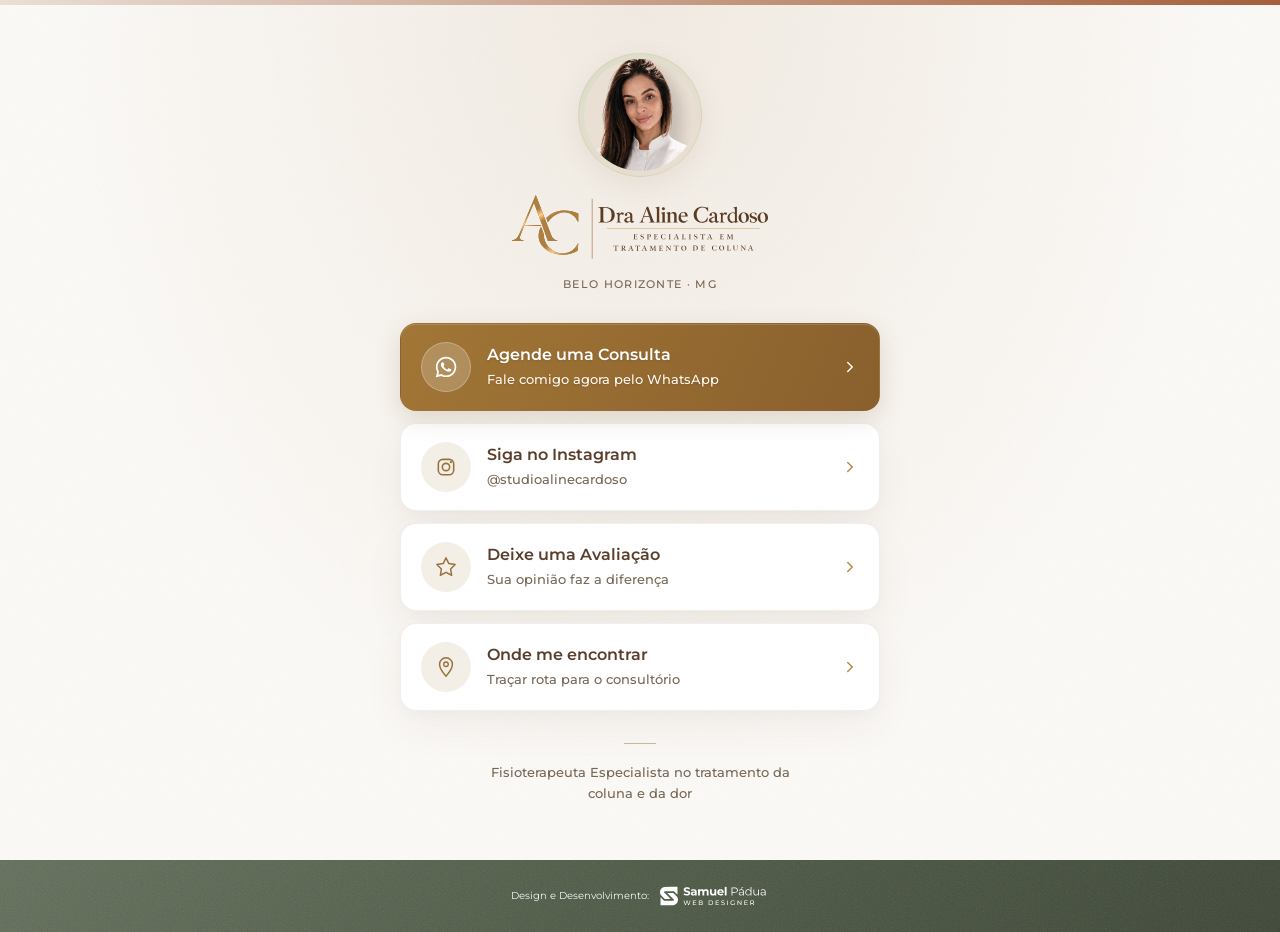
==== commit 926519ab: "feat: depoimentos reais, revisão mobile/tablet e nova foto do hero - Depoimentos: 9 avaliações reais" ====
--- a/links.html
+++ b/links.html
@@ -26,6 +26,7 @@
           <img src="dr-links.png" class="lk-avatar" alt="Dra. Aline Cardoso">
         </div>
         <img src="logo.svg" class="lk-logo" alt="Dra. Aline Cardoso - Especialista em Tratamento de Coluna">
+        <p class="lk-location">Belo Horizonte &middot; MG</p>
       </header>
 
       <!-- Link Cards -->
--- a/style.css
+++ b/style.css
@@ -6,10 +6,16 @@
   --primary:    #6B4A2C;
   --teal:       #D7C4AE;
   --white:      #FFFFFF;
+  --paper:      #FCFAF7;
+  --muted:      #776655;
+  --border:     rgba(107, 74, 44, 0.12);
+  --ease-out:   cubic-bezier(0.22, 1, 0.36, 1);
+  --shadow-soft: 0 4px 12px rgba(90, 62, 43, 0.025), 0 16px 40px rgba(90, 62, 43, 0.055);
   --gray-bg:    #F7F2EB;
-  --grad-start: #B88A48;
-  --grad-end:   #6B4A2C;
-  --gradient:   linear-gradient(to right, #B88A48, #6B4A2C);
+  --font-display: 'Playfair Display', Georgia, serif;
+  --grad-start: #AB7C3B;
+  --grad-end:   #89602D;
+  --gradient:   linear-gradient(110deg, var(--grad-start), var(--grad-end));
 }
 
 html { scroll-behavior: smooth; overflow-x: hidden; }
@@ -24,7 +30,34 @@
   color: var(--dark);
   background: var(--white);
   overflow-x: hidden;
-}
+  -webkit-font-smoothing: antialiased;
+}
+
+::selection { background: #E4D7BE; color: var(--dark); }
+
+:where(a, button, [tabindex]):focus-visible {
+  outline: 3px solid #5A6B4F;
+  outline-offset: 5px;
+}
+
+:where(h1, h2, h3) { text-wrap: balance; }
+
+.skip-link {
+  position: fixed;
+  top: 12px;
+  left: 12px;
+  z-index: 1100;
+  padding: 12px 20px;
+  border-radius: 8px;
+  background: var(--white);
+  color: var(--dark);
+  width: 1px;
+  height: 1px;
+  overflow: hidden;
+  clip-path: inset(50%);
+}
+
+.skip-link:focus { width: auto; height: auto; clip-path: none; }
 
 body::-webkit-scrollbar {
   width: 12px;
@@ -44,67 +77,66 @@
   background: linear-gradient(180deg, #DDB77E 0%, #C29550 100%);
 }
 
+/* ===== TIPOGRAFIA DE TÍTULOS ===== */
+.hero-left h1,
+.intro-left h2,
+.treatment-title,
+.card h3,
+.problems-headline,
+.condition-title,
+.reviews-title,
+.profile-title,
+.faq-title,
+.contact-title {
+  font-family: var(--font-display);
+}
+
 /* ===== SCROLL REVEAL ===== */
-.reveal-item {
+.reveal-item[data-reveal] {
   --reveal-x: 0px;
-  --reveal-y: 28px;
+  --reveal-y: 22px;
   --reveal-scale: 1;
-  --reveal-blur: 0px;
   opacity: 0;
-  filter: blur(var(--reveal-blur));
-  transform: translate3d(var(--reveal-x), var(--reveal-y), 0) scale(var(--reveal-scale));
+  translate: var(--reveal-x) var(--reveal-y);
+  scale: var(--reveal-scale);
   transition:
-    opacity 0.8s cubic-bezier(0.22, 1, 0.36, 1),
-    transform 0.8s cubic-bezier(0.22, 1, 0.36, 1),
-    filter 0.8s cubic-bezier(0.22, 1, 0.36, 1);
-  transition-delay: var(--reveal-delay, 0ms);
-  will-change: opacity, transform, filter;
+    opacity 0.7s var(--ease-out) var(--reveal-delay, 0ms),
+    translate 0.7s var(--ease-out) var(--reveal-delay, 0ms),
+    scale 0.7s var(--ease-out) var(--reveal-delay, 0ms),
+    transform 0.3s var(--ease-out),
+    box-shadow 0.3s ease,
+    border-color 0.3s ease;
 }
 
 .reveal-item[data-reveal="left"] {
-  --reveal-x: -42px;
+  --reveal-x: -24px;
   --reveal-y: 0px;
 }
 
 .reveal-item[data-reveal="right"] {
-  --reveal-x: 42px;
+  --reveal-x: 24px;
   --reveal-y: 0px;
 }
 
 .reveal-item[data-reveal="up"] {
-  --reveal-y: 34px;
+  --reveal-y: 24px;
 }
 
 .reveal-item[data-reveal="zoom"] {
-  --reveal-y: 20px;
-  --reveal-scale: 0.965;
-  --reveal-blur: 3px;
-}
-
-.reveal-item.is-visible {
+  --reveal-y: 18px;
+  --reveal-scale: 0.985;
+}
+
+.reveal-item[data-reveal].is-visible {
   opacity: 1;
-  filter: blur(0);
-  transform: translate3d(0, 0, 0) scale(1);
-}
-
-@media (prefers-reduced-motion: reduce) {
-  html {
-    scroll-behavior: auto;
-  }
-
-  .reveal-item {
-    opacity: 1;
-    filter: none;
-    transform: none;
-    transition: none;
-    will-change: auto;
-  }
+  translate: 0 0;
+  scale: 1;
 }
 
 /* ===== TOP BAR ===== */
 .top-bar {
   height: 6px;
-  background: var(--gradient);
+  background: linear-gradient(to right, #E9DFD4 0%, #A55F3B 100%);
   width: 100%;
 }
 
@@ -139,12 +171,12 @@
 
 /* ===== HEADER / LOGO ===== */
 .hero-header {
-  padding: 40px 0 0;
+  padding: 60px 0 0;
   flex: 0 0 auto;
 }
 
 .logo {
-  height: 64px;
+  height: 74px;
   width: auto;
   display: block;
 }
@@ -159,20 +191,20 @@
 
 /* ===== LEFT COLUMN ===== */
 .hero-left {
-  flex: 0 0 490px;
+  flex: 0 0 431px;
   display: flex;
   flex-direction: column;
   justify-content: center;
-  padding-bottom: 50px;
+  padding-bottom: 44px;
 }
 
 .hero-left h1 {
-  font-size: 61px;
+  font-size: 54px;
   font-weight: 500;
-  line-height: 1.05;
-  letter-spacing: -0.04em;
+  line-height: 1.1;
+  letter-spacing: -0.02em;
   color: var(--dark);
-  margin-bottom: 24px;
+  margin-bottom: 21px;
 }
 
 .gradient-text {
@@ -185,43 +217,57 @@
 }
 
 .subtext {
-  font-size: 17px;
+  font-size: 15px;
   font-weight: 500;
-  line-height: 1.6;
+  line-height: 1.75;
   color: var(--dark);
-  max-width: 440px;
-  margin-bottom: 32px;
+  max-width: 387px;
+  margin-bottom: 28px;
 }
 
 .btn-cta {
   display: inline-flex;
   align-items: center;
-  background: linear-gradient(135deg, #B88A48, #A67C3A, #6B4A2C, #A67C3A, #B88A48);
-  background-size: 400% 400%;
-  animation: cta-gradient 10s linear infinite;
+  justify-content: center;
+  gap: 16px;
+  background: linear-gradient(115deg, #A17636, #89602D);
+  border: 1px solid rgba(107, 74, 44, 0.1);
+  box-shadow: 0 6px 18px rgba(137, 96, 45, 0.14), inset 0 1px rgba(255, 255, 255, 0.15);
   overflow: hidden;
   position: relative;
   color: var(--white);
+  text-shadow: 0 1px 2px rgba(90, 62, 43, 0.28);
   font-family: 'Montserrat', sans-serif;
-  font-size: 18px;
+  font-size: 14px;
   font-weight: 700;
   line-height: 1.28;
-  letter-spacing: 0.18em;
+  letter-spacing: 0.09em;
   text-transform: uppercase;
   text-decoration: none;
-  height: 72px;
-  padding: 0 52px;
-  border-radius: 16px;
+  min-height: 58px;
+  height: auto;
+  padding: 18px 30px;
+  border-radius: 12px;
   align-self: flex-start;
-  transition: opacity 0.25s, transform 0.2s;
+  transition: transform 0.3s var(--ease-out), box-shadow 0.3s ease;
   margin-bottom: 20px;
+}
+
+.btn-cta::before {
+  content: '';
+  order: 1;
+  flex: 0 0 16px;
+  width: 16px;
+  height: 16px;
+  background: url("data:image/svg+xml,%3Csvg xmlns='http://www.w3.org/2000/svg' width='16' height='16' viewBox='0 0 24 24' fill='none' stroke='white' stroke-width='1.7' stroke-linecap='round' stroke-linejoin='round'%3E%3Cpath d='M5 12h14M13 6l6 6-6 6'/%3E%3C/svg%3E") center/contain no-repeat;
+  transition: transform 0.3s var(--ease-out);
 }
 
 .btn-cta::after {
   content: '';
   position: absolute;
   top: -50%;
-  left: -80%;
+  left: 0;
   width: 45%;
   height: 200%;
   background: linear-gradient(
@@ -230,23 +276,40 @@
     rgba(255, 255, 255, 0.22),
     transparent
   );
-  transform: skewX(-18deg);
-  animation: btn-shine 5s ease-in-out infinite;
+  transform: translateX(-160%) skewX(-18deg);
   pointer-events: none;
 }
 
-.btn-cta:hover {
-  opacity: 0.88;
-  transform: translateY(-2px);
-}
+@media (hover: hover) and (pointer: fine) {
+  .btn-cta:hover {
+    transform: translateY(-3px);
+    box-shadow: 0 12px 28px rgba(137, 96, 45, 0.22), inset 0 1px rgba(255, 255, 255, 0.15);
+  }
+
+  .btn-cta:hover::before { transform: translateX(3px); }
+  .btn-cta:hover::after { animation: btn-shine 0.85s var(--ease-out); }
+}
+
+.btn-cta:active { transform: translateY(0); }
 
 .crefito {
-  font-size: 14px;
+  font-size: 12px;
   font-weight: 700;
   letter-spacing: 0.1em;
   color: var(--dark);
   text-transform: uppercase;
   opacity: 0.7;
+}
+
+/* CTA do hero 12% menor que o padrão (somente desktop) */
+@media (min-width: 821px) {
+  .hero .btn-cta {
+    min-height: 60px;
+    padding: 18px 30px;
+    font-size: 14px;
+    border-radius: 12px;
+    margin-bottom: 18px;
+  }
 }
 
 /* ===== RIGHT COLUMN ===== */
@@ -280,6 +343,7 @@
   width: 162px;
   height: 162px;
   z-index: 3;
+  transform: translate(10%, -10%) scale(0.9);
 }
 
 .stamp-txt {
@@ -287,7 +351,7 @@
   inset: 0;
   width: 162px;
   height: 162px;
-  animation: spin-stamp 18s linear infinite;
+  animation: spin-stamp 48s linear infinite;
   transform-origin: center center;
 }
 
@@ -296,22 +360,27 @@
   top: 50%;
   left: 50%;
   transform: translate(-50%, -50%);
-  width: 92px;
-  height: 92px;
-}
-
-@keyframes cta-gradient {
-  0%   { background-position: 0% 0%; }
-  50%  { background-position: 100% 100%; }
-  100% { background-position: 0% 0%; }
+  width: 83px;
+  height: 83px;
 }
 
 @keyframes btn-shine {
-  0%        { left: -80%; opacity: 0; }
-  10%       { opacity: 1; }
-  50%       { left: 130%; opacity: 0; }
-  100%      { left: 130%; opacity: 0; }
-}
+  from { transform: translateX(-160%) skewX(-18deg); }
+  to { transform: translateX(380%) skewX(-18deg); }
+}
+
+@keyframes entrance {
+  from { opacity: 0; translate: 0 16px; }
+  to { opacity: 1; translate: 0 0; }
+}
+
+.hero-header { animation: entrance 0.75s var(--ease-out) both; }
+.hero-left > * { animation: entrance 0.8s var(--ease-out) backwards; }
+.hero-left h1 { animation-delay: 0.08s; }
+.hero-left .subtext { animation-delay: 0.16s; }
+.hero-left .btn-cta { animation-delay: 0.24s; }
+.hero-left .crefito { animation-delay: 0.3s; }
+.hero-right { animation: entrance 1s var(--ease-out) 0.12s backwards; }
 
 @keyframes spin-stamp {
   from { transform: rotate(0deg); }
@@ -321,10 +390,11 @@
 /* ===== INTRO BLOCK ===== */
 .intro-block {
   position: relative;
-  height: 248px;
-  display: flex;
-  align-items: center;
-  background: linear-gradient(to right, #EADFD3 0%, #D7C4AE 100%);
+  min-height: 248px;
+  padding: 48px 0;
+  display: flex;
+  align-items: center;
+  background: linear-gradient(to right, #707B66 0%, #505B48 50%, #394233 100%);
   overflow: hidden;
 }
 
@@ -333,11 +403,11 @@
   content: '';
   position: absolute;
   inset: 0;
-  background-image: url("data:image/svg+xml,%3Csvg xmlns='http://www.w3.org/2000/svg' width='200' height='200'%3E%3Cfilter id='n'%3E%3CfeTurbulence type='fractalNoise' baseFrequency='0.8' numOctaves='4' stitchTiles='stitch'/%3E%3C/filter%3E%3Crect width='200' height='200' filter='url(%23n)'/%3E%3C/svg%3E");
+  background-image: url("data:image/svg+xml,%3Csvg xmlns='http://www.w3.org/2000/svg' width='220' height='220'%3E%3Cfilter id='g'%3E%3CfeTurbulence type='fractalNoise' baseFrequency='0.85' numOctaves='3' stitchTiles='stitch'/%3E%3CfeColorMatrix type='saturate' values='0'/%3E%3C/filter%3E%3Crect width='220' height='220' filter='url(%23g)'/%3E%3C/svg%3E");
   background-repeat: repeat;
-  background-size: 200px 200px;
-  mix-blend-mode: soft-light;
-  opacity: 0.4;
+  background-size: 220px 220px;
+  mix-blend-mode: overlay;
+  opacity: 0.18;
   pointer-events: none;
   z-index: 2;
 }
@@ -362,14 +432,14 @@
   font-size: 39px;
   font-weight: 500;
   line-height: 1.12;
-  letter-spacing: -0.02em;
-  color: var(--dark);
+  letter-spacing: -0.01em;
+  color: var(--white);
 }
 
 .intro-left h2 strong {
   font-weight: 800;
   display: block;
-  color: #8A6430;
+  color: #E2C283;
 }
 
 .intro-right {
@@ -377,10 +447,10 @@
 }
 
 .intro-right p {
-  font-size: 18px;
+  font-size: 17px;
   font-weight: 400;
   line-height: 1.7;
-  color: var(--dark);
+  color: var(--white);
 }
 
 .intro-right p strong {
@@ -416,7 +486,7 @@
 
 /* ===== TREATMENT BLOCK ===== */
 .treatment-block {
-  background: var(--white);
+  background: var(--paper);
   padding: 100px 0 90px;
 }
 
@@ -442,7 +512,7 @@
   font-weight: 600;
   letter-spacing: 0.15em;
   text-transform: uppercase;
-  color: var(--primary);
+  color: #5A6B4F;
   margin-bottom: 12px;
 }
 
@@ -450,7 +520,7 @@
   font-size: 48px;
   font-weight: 700;
   line-height: 1.1;
-  letter-spacing: -0.02em;
+  letter-spacing: -0.01em;
   background: var(--gradient);
   -webkit-background-clip: text;
   -webkit-text-fill-color: transparent;
@@ -462,7 +532,7 @@
   font-size: 16px;
   font-weight: 500;
   line-height: 1.7;
-  color: var(--primary);
+  color: #7A6A5A;
 }
 
 /* Cards grid */
@@ -477,18 +547,35 @@
   background: var(--white);
   border-radius: 20px;
   padding: 36px;
-  box-shadow: 0 8px 32px 0 rgba(107, 74, 44, 0.18);
-  border: 2px solid transparent;
+  box-shadow: var(--shadow-soft);
+  border: 1px solid var(--border);
+  position: relative;
   transition: border-color 0.3s ease, box-shadow 0.3s ease, transform 0.3s ease;
   display: flex;
   flex-direction: column;
   gap: 20px;
 }
 
-.card:hover {
-  border-color: #EADFD3;
-  box-shadow: none;
-  transform: translateY(-4px);
+.cards-grid { counter-reset: treatment-step; }
+
+.card::before {
+  counter-increment: treatment-step;
+  content: counter(treatment-step, decimal-leading-zero);
+  position: absolute;
+  top: 30px;
+  right: 30px;
+  font-family: var(--font-display);
+  font-size: 32px;
+  line-height: 1;
+  color: #C6B79F;
+}
+
+@media (hover: hover) and (pointer: fine) {
+  .card:hover {
+    border-color: #BFC7B5;
+    box-shadow: 0 16px 40px rgba(90, 62, 43, 0.09);
+    transform: translateY(-5px);
+  }
 }
 
 .card-icon svg {
@@ -506,7 +593,7 @@
   font-size: 15px;
   font-weight: 400;
   line-height: 1.7;
-  color: var(--dark);
+  color: #7A6A5A;
 }
 
 /* Footer */
@@ -548,7 +635,7 @@
 .problems-block {
   position: relative;
   height: 195px;
-  background: linear-gradient(to right, #9A7038 0%, #4E3524 100%);
+  background: linear-gradient(to right, #707B66 0%, #505B48 50%, #394233 100%);
   overflow: visible;
   clip-path: inset(-400px 0 0 0); /* permite sangrar acima, clipa abaixo */
   z-index: 2;
@@ -562,7 +649,7 @@
   background-repeat: repeat;
   background-size: 200px 200px;
   mix-blend-mode: soft-light;
-  opacity: 0.65;
+  opacity: 0.25;
   pointer-events: none;
   z-index: 0;
 }
@@ -597,12 +684,13 @@
 
 /* Headline */
 .problems-headline {
-  flex: 0 0 230px;
-  font-size: 22px;
-  font-weight: 700;
-  line-height: 1.5;
+  flex: 0 0 auto;
+  font-size: 27px;
+  font-weight: 600;
+  line-height: 1.12;
   color: var(--white);
-  letter-spacing: -0.01em;
+  letter-spacing: 0;
+  white-space: nowrap; /* 3 linhas fixas pelos <br> no desktop */
 }
 
 /* Body text */
@@ -623,7 +711,7 @@
   .problems-block { height: auto; padding: 48px 0; overflow: hidden; }
   .problems-inner { flex-direction: column; align-items: flex-start; gap: 24px; padding: 0 32px; height: auto; }
   .problems-img-col { display: none; }
-  .problems-headline { flex: none; font-size: 20px; }
+  .problems-headline { flex: none; font-size: 28px; line-height: 1.15; white-space: normal; }
   .problems-body { font-size: 16px; }
 }
 
@@ -641,16 +729,16 @@
   .hero-inner { padding: 0 40px; }
 
   .hero-left {
-    flex: 0 0 420px;
+    flex: 0 0 370px;
   }
 
   .hero-left h1 {
-    font-size: 52px;
+    font-size: 46px;
   }
 
   .subtext {
-    font-size: 16px;
-    max-width: 380px;
+    font-size: 14px;
+    max-width: 334px;
   }
 
   .doctor-img {
@@ -659,7 +747,7 @@
 
   .stamp-wrapper { width: 124px; height: 124px; top: -68px; right: -16px; }
   .stamp-txt    { width: 124px; height: 124px; }
-  .stamp-iso    { width: 70px;  height: 70px; }
+  .stamp-iso    { width: 63px;  height: 63px; }
 }
 
 /* Tablet portrait */
@@ -715,14 +803,14 @@
 
   .stamp-wrapper { top: 40px; right: 16px; width: 110px; height: 110px; }
   .stamp-txt    { width: 110px; height: 110px; }
-  .stamp-iso    { width: 62px; height: 62px; }
+  .stamp-iso    { width: 56px; height: 56px; }
 }
 
 /* Mobile */
 @media (max-width: 480px) {
   .hero-inner { padding: 0 24px; }
 
-  .logo { height: 52px; }
+  .logo { height: 60px; }
 
   .hero-left {
     padding-top: 24px;
@@ -764,50 +852,62 @@
 
   .stamp-wrapper { width: 86px; height: 86px; top: 30px; bottom: auto; right: 12px; }
   .stamp-txt    { width: 86px; height: 86px; }
-  .stamp-iso    { width: 48px; height: 48px; }
+  .stamp-iso    { width: 43px; height: 43px; }
 
   .whatsapp-float { bottom: 20px; right: 20px; width: 60px; height: 60px; }
 }
 
 /* ===== WHATSAPP FLUTUANTE ===== */
 @keyframes wpp-pulse {
-  0%   { box-shadow: 0 0 0 0 rgba(184, 138, 72, 0.55), 0 0 0 0 rgba(184, 138, 72, 0.3); }
-  50%  { box-shadow: 0 0 0 14px rgba(184, 138, 72, 0.12), 0 0 0 28px rgba(184, 138, 72, 0.04); }
-  100% { box-shadow: 0 0 0 0 rgba(184, 138, 72, 0), 0 0 0 0 rgba(184, 138, 72, 0); }
+  0% { transform: scale(1); opacity: 0.35; }
+  80%, 100% { transform: scale(1.5); opacity: 0; }
 }
 
 .whatsapp-float {
   position: fixed;
-  bottom: 30px;
-  right: 30px;
-  width: 72px;
-  height: 72px;
-  background: linear-gradient(135deg, #B88A48, #6B4A2C);
+  bottom: max(24px, env(safe-area-inset-bottom));
+  right: max(24px, env(safe-area-inset-right));
+  width: 60px;
+  height: 60px;
+  background: linear-gradient(135deg, #7D8D6E, #48573F);
   border-radius: 50%;
   display: flex;
   align-items: center;
   justify-content: center;
   z-index: 1000;
   text-decoration: none;
-  transition: transform 0.2s;
-  animation: wpp-pulse 2.4s ease-out infinite;
+  box-shadow: 0 6px 24px rgba(57, 66, 51, 0.22);
+  border: 1px solid rgba(255, 255, 255, 0.25);
+  transition: transform 0.3s var(--ease-out), box-shadow 0.3s ease;
+}
+
+.whatsapp-float::before {
+  content: '';
+  position: absolute;
+  inset: -1px;
+  border: 1px solid #7D8D6E;
+  border-radius: inherit;
+  opacity: 0;
+  animation: wpp-pulse 3s ease-out 2s 2;
+  pointer-events: none;
 }
 
 .whatsapp-float:hover {
   transform: scale(1.05);
   animation: none;
-  box-shadow: 0 6px 28px rgba(107, 74, 44, 0.5);
-}
-
-.whatsapp-float:hover .wpp-badge {
+  box-shadow: 0 6px 28px rgba(72, 87, 63, 0.5);
+}
+
+.whatsapp-float:hover .wpp-badge,
+.whatsapp-float:focus-visible .wpp-badge {
   opacity: 1;
   transform: translateY(-50%) translateX(0) scale(1);
   pointer-events: auto;
 }
 
 .whatsapp-float svg {
-  width: 36px;
-  height: 36px;
+  width: 30px;
+  height: 30px;
   position: relative;
   z-index: 1;
 }
@@ -820,7 +920,7 @@
   transform: translateY(-50%) translateX(10px) scale(0.92);
   white-space: nowrap;
   background: #ffffff;
-  color: #6B4A2C;
+  color: #5A6B4F;
   font-family: 'Montserrat', sans-serif;
   font-size: 13px;
   font-weight: 700;
@@ -849,7 +949,7 @@
 /* ===== REVIEWS BLOCK ===== */
 .reviews-block {
   position: relative;
-  background: linear-gradient(135deg, #A67C3A 0%, #7A5632 45%, #4E3524 100%);
+  background: linear-gradient(135deg, #707B66 0%, #505B48 50%, #394233 100%);
   padding: 80px 0 72px;
   display: flex;
   flex-direction: column;
@@ -861,7 +961,7 @@
   inset: 0;
   background-image: url("data:image/svg+xml,%3Csvg xmlns='http://www.w3.org/2000/svg' width='200' height='200'%3E%3Cfilter id='n'%3E%3CfeTurbulence type='fractalNoise' baseFrequency='0.8' numOctaves='4' stitchTiles='stitch'/%3E%3C/filter%3E%3Crect width='200' height='200' filter='url(%23n)'/%3E%3C/svg%3E");
   mix-blend-mode: soft-light;
-  opacity: 0.65;
+  opacity: 0.25;
   pointer-events: none;
   z-index: 1;
 }
@@ -888,7 +988,7 @@
   font-weight: 600;
   letter-spacing: 0.3em;
   text-transform: uppercase;
-  color: rgba(255, 255, 255, 0.65);
+  color: #E2DACA;
   margin-bottom: 14px;
 }
 
@@ -913,7 +1013,11 @@
 .carousel-viewport {
   overflow: hidden;
   width: 100%;
-}
+  border-radius: 16px;
+  touch-action: pan-y;
+}
+
+.reviews-carousel:focus-visible { outline-color: #E2C283; }
 
 .reviews-track {
   display: flex;
@@ -924,6 +1028,7 @@
 .review-card {
   background: var(--white);
   border-radius: 16px;
+  box-shadow: 0 12px 30px rgba(40, 50, 34, 0.18);
   padding: 28px 24px;
   display: flex;
   flex-direction: column;
@@ -941,7 +1046,7 @@
   width: 48px;
   height: 48px;
   border-radius: 50%;
-  background: linear-gradient(135deg, #D7C4AE, #6B4A2C);
+  background: linear-gradient(135deg, #C0765C, #9A4F38);
   display: flex;
   align-items: center;
   justify-content: center;
@@ -967,7 +1072,7 @@
 
 .rc-count {
   font-size: 12px;
-  color: #999;
+  color: var(--muted);
   display: block;
   margin-top: 2px;
 }
@@ -1033,33 +1138,50 @@
   stroke: rgba(255, 255, 255, 0.8);
 }
 
+@media (min-width: 821px) {
+  .reviews-carousel { padding-inline: 56px; }
+  .reviews-carousel .carousel-btn--prev { left: 0; }
+  .reviews-carousel .carousel-btn--next { right: 0; }
+}
+
 .reviews-pagination {
   display: flex;
   justify-content: center;
   align-items: center;
-  gap: 12px;
+  gap: 2px;
   margin-top: -16px;
 }
 
 .reviews-dot {
-  width: 10px;
-  height: 10px;
-  border-radius: 50%;
+  width: 32px;
+  height: 36px;
+  border-radius: 8px;
   border: none;
   padding: 0;
   cursor: pointer;
-  background: rgba(255, 255, 255, 0.3);
-  transition: transform 0.22s ease, background-color 0.22s ease, opacity 0.22s ease;
-}
-
-.reviews-dot:hover {
-  background: rgba(255, 255, 255, 0.6);
-}
-
-.reviews-dot.is-active {
+  background: transparent;
+  display: grid;
+  place-items: center;
+}
+
+.reviews-dot::before {
+  content: '';
+  width: 7px;
+  height: 7px;
+  border-radius: 99px;
+  background: rgba(255, 255, 255, 0.4);
+  transition: width 0.3s var(--ease-out), background-color 0.3s ease;
+}
+
+.reviews-dot:hover::before { background: rgba(255, 255, 255, 0.75); }
+
+.reviews-dot.is-active::before {
   background: var(--white);
-  transform: scale(1.2);
-}
+  width: 22px;
+}
+
+.reviews-dot:focus-visible,
+.carousel-btn:focus-visible { outline-color: #E2C283; }
 
 /* Footer */
 .reviews-footer {
@@ -1095,7 +1217,7 @@
 @media (max-width: 820px) {
   .reviews-block { min-height: unset; padding: 64px 0 56px; }
   .reviews-inner { padding: 0 20px; gap: 36px; }
-  .reviews-carousel { padding: 0 44px; }
+  .reviews-carousel { padding: 0; }
   .carousel-btn--prev { left: 0; }
   .carousel-btn--next { right: 0; }
   .reviews-pagination { margin-top: -8px; }
@@ -1106,8 +1228,8 @@
 
 @media (max-width: 480px) {
   .reviews-title { font-size: 26px; }
-  .reviews-carousel { padding: 0 34px; }
-  .reviews-pagination { gap: 10px; }
+  .reviews-carousel { padding: 0; }
+  .reviews-pagination { gap: 2px; }
   .carousel-btn { display: none; }
   .rc-text { text-align: left; }
   .carousel-btn svg { width: 36px; height: 36px; }
@@ -1124,13 +1246,15 @@
   margin: 0 auto;
   padding: 0 48px;
   display: grid;
-  grid-template-columns: 45% 55%;
-  gap: 72px;
+  grid-template-columns: minmax(0, 0.9fr) minmax(0, 1.1fr);
+  gap: clamp(36px, 5vw, 72px);
   align-items: center;
 }
 
 .condition-block--gray {
-  background: #F7F2EB;
+  background:
+    linear-gradient(rgba(255, 255, 255, 0.25), rgba(255, 255, 255, 0.25)),
+    url("bg-marmore.jpg") center/cover no-repeat;
 }
 
 .condition-media {
@@ -1139,6 +1263,8 @@
   overflow: hidden;
   line-height: 0;
   isolation: isolate;
+  box-shadow: var(--shadow-soft);
+  background: var(--gray-bg);
 }
 
 .condition-media video,
@@ -1180,17 +1306,18 @@
 
 .condition-text .btn-cta {
   align-self: flex-start;
-  font-size: 16px;
+  font-size: 13px;
   height: 58px;
-  padding: 0 40px;
+  padding: 0 26px;
+  margin-bottom: 0;
 }
 
 .condition-title {
   font-size: 38px;
   font-weight: 400;
-  line-height: 1.1;
-  letter-spacing: -0.02em;
-  background: linear-gradient(to right, #B88A48, #6B4A2C);
+  line-height: 1.16;
+  letter-spacing: -0.01em;
+  background: var(--gradient);
   -webkit-background-clip: text;
   -webkit-text-fill-color: transparent;
   background-clip: text;
@@ -1204,7 +1331,7 @@
   font-size: 15px;
   font-weight: 400;
   line-height: 1.7;
-  color: var(--dark);
+  color: #7A6A5A;
 }
 
 /* ===== RESPONSIVE: CONDITION BLOCK ===== */
@@ -1245,8 +1372,8 @@
   margin: 0 auto;
   padding: 0 48px;
   display: grid;
-  grid-template-columns: minmax(320px, 382px) minmax(0, 1fr);
-  gap: 72px;
+  grid-template-columns: minmax(340px, 500px) minmax(0, 1fr);
+  gap: 64px;
   align-items: center;
 }
 
@@ -1273,9 +1400,9 @@
   font-size: 45px;
   font-weight: 700;
   line-height: 1.06;
-  letter-spacing: -0.03em;
+  letter-spacing: -0.015em;
   margin-bottom: 14px;
-  background: linear-gradient(90deg, #B88A48 0%, #A67C3A 48%, #6B4A2C 100%);
+  background: var(--gradient);
   -webkit-background-clip: text;
   -webkit-text-fill-color: transparent;
   background-clip: text;
@@ -1286,7 +1413,7 @@
   font-weight: 600;
   line-height: 1.35;
   letter-spacing: 0.07em;
-  color: #A67C3A;
+  color: #5A6B4F;
   margin-bottom: 28px;
 }
 
@@ -1300,7 +1427,7 @@
   margin: 0;
   font-size: 15px;
   font-weight: 400;
-  line-height: 1.5;
+  line-height: 1.75;
   color: #7A6A5A;
 }
 
@@ -1320,7 +1447,7 @@
   width: 64px;
   height: 64px;
   border-radius: 50%;
-  background: linear-gradient(135deg, #B88A48 0%, #8A6430 100%);
+  background: linear-gradient(135deg, #D6B06A 0%, #A67C3A 100%);
   display: inline-flex;
   align-items: center;
   justify-content: center;
@@ -1410,7 +1537,7 @@
 /* ===== FAQ BLOCK ===== */
 .faq-block {
   position: relative;
-  background: url("bg-faq.jpg") center/cover no-repeat;
+  background: url("bg-marmore.jpg") center/cover no-repeat;
   padding: 104px 0 96px;
 }
 
@@ -1435,7 +1562,7 @@
   font-weight: 600;
   letter-spacing: 0.3em;
   text-transform: uppercase;
-  color: #A67C3A;
+  color: #5A6B4F;
   margin-bottom: 18px;
 }
 
@@ -1443,9 +1570,9 @@
   font-size: 44px;
   font-weight: 700;
   line-height: 1.08;
-  letter-spacing: -0.03em;
+  letter-spacing: -0.015em;
   margin-bottom: 14px;
-  background: linear-gradient(90deg, #B88A48 0%, #A67C3A 48%, #6B4A2C 100%);
+  background: var(--gradient);
   -webkit-background-clip: text;
   -webkit-text-fill-color: transparent;
   background-clip: text;
@@ -1464,7 +1591,7 @@
   max-width: 760px;
   display: flex;
   flex-direction: column;
-  gap: 24px;
+  gap: 12px;
 }
 
 .faq-item {
@@ -1477,7 +1604,7 @@
 }
 
 .faq-item.is-open {
-  border-color: rgba(184, 138, 72, 0.75);
+  border-color: rgba(184, 138, 72, 0.45);
   box-shadow: 0 14px 36px rgba(184, 138, 72, 0.08);
 }
 
@@ -1493,8 +1620,8 @@
   padding: 22px 22px 20px;
   cursor: pointer;
   font-family: inherit;
-  font-size: 18px;
-  font-weight: 700;
+  font-size: 16px;
+  font-weight: 600;
   line-height: 1.35;
   color: #5A3E2B;
 }
@@ -1505,11 +1632,16 @@
   display: inline-flex;
   align-items: center;
   justify-content: center;
-  transition: transform 0.22s ease;
+  width: 30px;
+  height: 30px;
+  border-radius: 50%;
+  background: var(--paper);
+  transition: transform 0.35s var(--ease-out), background-color 0.25s ease;
 }
 
 .faq-item.is-open .faq-icon {
   transform: rotate(180deg);
+  background: #F0E6D6;
 }
 
 .faq-item:not(.is-open) .faq-icon {
@@ -1517,21 +1649,29 @@
 }
 
 .faq-answer {
-  max-height: 0;
-  overflow: hidden;
-  transition: max-height 0.28s ease;
+  display: grid;
+  grid-template-rows: 0fr;
+  opacity: 0;
+  visibility: hidden;
+  transition: grid-template-rows 0.35s var(--ease-out), opacity 0.25s ease, visibility 0.35s;
 }
 
 .faq-item.is-open .faq-answer {
-  max-height: 480px;
-}
+  grid-template-rows: 1fr;
+  opacity: 1;
+  visibility: visible;
+}
+
+.faq-answer-inner { min-height: 0; overflow: hidden; }
+
+.faq-question:focus-visible { outline-offset: -5px; border-radius: 12px; }
 
 .faq-answer p {
   margin: 0;
   padding: 0 22px 24px;
   font-size: 15px;
   font-weight: 400;
-  line-height: 1.55;
+  line-height: 1.75;
   color: #7A6A5A;
 }
 
@@ -1570,7 +1710,8 @@
 }
 
 .faq-footer .btn-cta {
-  min-width: 356px;
+  min-width: 300px;
+  margin-bottom: 0;
   white-space: nowrap;
   text-align: center;
   flex-shrink: 0;
@@ -1672,7 +1813,7 @@
 }
 
 .contact-panel {
-  padding: 78px 72px 70px min(18vw, 320px);
+  padding: 78px 64px 70px max(48px, calc((100vw - 1160px) / 2));
   display: flex;
   flex-direction: column;
   justify-content: flex-start;
@@ -1690,7 +1831,7 @@
   font-weight: 500;
   letter-spacing: 0.16em;
   text-transform: uppercase;
-  color: #A67C3A;
+  color: #5A6B4F;
   margin-bottom: 10px;
 }
 
@@ -1698,8 +1839,8 @@
   font-size: 52px;
   font-weight: 700;
   line-height: 1.02;
-  letter-spacing: -0.04em;
-  background: linear-gradient(90deg, #B88A48 0%, #A67C3A 48%, #6B4A2C 100%);
+  letter-spacing: -0.02em;
+  background: var(--gradient);
   -webkit-background-clip: text;
   -webkit-text-fill-color: transparent;
   background-clip: text;
@@ -1723,15 +1864,15 @@
   min-height: 78px;
   text-decoration: none;
   color: #5A3E2B;
-  box-shadow: 0 16px 36px rgba(90, 62, 43, 0.08);
+  box-shadow: var(--shadow-soft);
   transition: transform 0.22s ease, box-shadow 0.22s ease, border-color 0.22s ease;
-  border: 1.5px solid transparent;
+  border: 1px solid var(--border);
 }
 
 .contact-card:hover {
   transform: translateY(-2px);
-  box-shadow: none;
-  border-color: rgba(184, 138, 72, 0.75);
+  box-shadow: 0 12px 28px rgba(90, 62, 43, 0.09);
+  border-color: rgba(184, 138, 72, 0.4);
 }
 
 .contact-card-icon {
@@ -1759,6 +1900,7 @@
   line-height: 1.45;
   color: #5A3E2B;
   max-width: 420px;
+  overflow-wrap: anywhere;
 }
 
 .contact-brand {
@@ -1885,7 +2027,7 @@
 .site-footer {
   position: relative;
   min-height: 72px;
-  background: linear-gradient(135deg, #8A6430 0%, #6B4A2C 42%, #4E3524 100%);
+  background: linear-gradient(135deg, #636E5B 0%, #505B48 45%, #3E4738 100%);
   overflow: hidden;
 }
 
@@ -2114,7 +2256,7 @@
 
 @media (max-width: 480px) {
   .logo {
-    height: 48px;
+    height: 55px;
   }
 
   .hero-left {
@@ -2124,8 +2266,8 @@
 
   .hero-left h1 {
     font-size: 38px;
-    line-height: 1;
-    letter-spacing: -0.05em;
+    line-height: 1.1;
+    letter-spacing: -0.025em;
   }
 
   .subtext {
@@ -2292,3 +2434,255 @@
     flex-wrap: wrap;
   }
 }
+
+/* Ajustes de leitura, toque e preferência de movimento. */
+@media (max-width: 820px) {
+  .hero-bg::after {
+    content: '';
+    position: absolute;
+    inset: 0;
+    background: linear-gradient(180deg, rgba(252, 250, 247, 0.5), transparent 75%);
+  }
+
+  .intro-right p,
+  .condition-body,
+  .profile-body p { text-align: left; }
+
+  .hero .btn-cta,
+  .condition-text .btn-cta,
+  .reviews-footer .btn-cta,
+  .faq-footer .btn-cta { letter-spacing: 0.08em; }
+
+  .whatsapp-float {
+    width: 54px;
+    height: 54px;
+    right: max(18px, env(safe-area-inset-right));
+    bottom: max(18px, env(safe-area-inset-bottom));
+  }
+
+  .site-footer-inner { padding-bottom: 28px; }
+}
+
+@media (max-width: 480px) {
+  .hero-left { padding-top: 24px; }
+  .hero .btn-cta { height: 60px; font-size: 13px; padding-inline: 22px; }
+  .condition-inner { padding-inline: 24px; }
+  .treatment-footer > p br { display: none; }
+  .faq-list { gap: 12px; }
+}
+
+@media (max-width: 360px) {
+  .hero-left h1 { font-size: 33px; }
+  .btn-cta,
+  .hero .btn-cta,
+  .condition-text .btn-cta,
+  .reviews-footer .btn-cta,
+  .faq-footer .btn-cta { font-size: 12px; padding-inline: 16px; letter-spacing: 0.05em; gap: 12px; }
+  .crefito { font-size: 10px; }
+}
+
+@media (prefers-reduced-motion: reduce) {
+  *, *::before, *::after {
+    animation: none !important;
+    transition: none !important;
+    scroll-behavior: auto !important;
+  }
+
+  .reveal-item[data-reveal] { opacity: 1; translate: none; scale: none; }
+}
+
+/* ===== AJUSTES DE REVISÃO — TABLET E CELULAR ===== */
+
+/* Faixa de problemas: altura automática entre 901 e 1100px para o texto não ser cortado */
+@media (min-width: 901px) and (max-width: 1100px) {
+  .problems-block { height: auto; padding: 36px 0; }
+  .problems-inner { height: auto; padding-right: 40px; }
+  .problems-img { height: 210px; }
+}
+
+/* Contato: conjunto centralizado no tablet, em vez de colado à esquerda */
+@media (min-width: 821px) and (max-width: 1180px) {
+  .contact-panel { align-items: center; }
+  .contact-header,
+  .contact-cards,
+  .contact-brand { margin-left: auto; margin-right: auto; }
+}
+
+/* Área de toque dos pontinhos do carrossel (o ponto visual continua igual) */
+.reviews-pagination { gap: 0; }
+.reviews-dot { width: 44px; height: 44px; }
+
+/* Registro profissional legível nas telas menores */
+@media (max-width: 360px) {
+  .crefito { font-size: 11px; }
+}
+
+/* ===== DEPOIMENTOS — CARD COMPACTO (altura fixa + texto cortado + modal) ===== */
+.review-card {
+  height: 430px;
+  overflow: hidden;
+}
+
+.rc-rating {
+  font-size: 13px;
+  font-weight: 700;
+  color: var(--dark);
+}
+
+.rc-text.is-clamped {
+  display: -webkit-box;
+  -webkit-box-orient: vertical;
+  -webkit-line-clamp: var(--review-lines, 10);
+  overflow: hidden;
+}
+
+.rc-read-more {
+  align-self: flex-start;
+  margin-top: auto;
+  padding: 0;
+  border: 0;
+  background: transparent;
+  color: #A67C3A;
+  font-family: 'Montserrat', sans-serif;
+  font-size: 13px;
+  font-weight: 700;
+  line-height: 1.25;
+  text-align: left;
+  text-decoration: underline;
+  text-underline-offset: 4px;
+  cursor: pointer;
+  transition: color 0.22s ease;
+}
+
+.rc-read-more[hidden] { display: none; }
+
+.rc-read-more:hover,
+.rc-read-more:focus { color: var(--dark); }
+
+.rc-full-text { display: none; }
+
+/* Modal */
+.review-modal {
+  position: fixed;
+  inset: 0;
+  z-index: 10000;
+  display: flex;
+  align-items: center;
+  justify-content: center;
+  padding: 24px;
+}
+
+.review-modal[hidden] { display: none; }
+
+.review-modal__backdrop {
+  position: absolute;
+  inset: 0;
+  background: rgba(45, 33, 23, 0.72);
+  backdrop-filter: blur(7px);
+}
+
+.review-modal__panel {
+  position: relative;
+  width: min(680px, 100%);
+  max-height: min(760px, calc(100vh - 48px));
+  overflow: auto;
+  background: var(--white);
+  color: var(--dark);
+  border-radius: 16px;
+  padding: 30px;
+  box-shadow: 0 28px 90px rgba(45, 33, 23, 0.34);
+  outline: 0;
+}
+
+.review-modal__close {
+  position: absolute;
+  top: 14px;
+  right: 14px;
+  width: 44px;
+  height: 44px;
+  padding: 0;
+  border: 0;
+  border-radius: 50%;
+  background: #F7F2EB;
+  color: var(--dark);
+  font: 400 30px/1 Arial, sans-serif;
+  display: flex;
+  align-items: center;
+  justify-content: center;
+  cursor: pointer;
+  transition: background-color 0.22s ease, color 0.22s ease;
+}
+
+.review-modal__close:hover,
+.review-modal__close:focus { background: #EADFD3; color: #A67C3A; }
+
+.review-modal__header {
+  display: flex;
+  align-items: center;
+  gap: 14px;
+  padding-right: 48px;
+}
+
+.review-modal__avatar {
+  width: 54px;
+  height: 54px;
+  border-radius: 50%;
+  background: linear-gradient(135deg, #C0765C, #9A4F38);
+  display: flex;
+  align-items: center;
+  justify-content: center;
+  flex: 0 0 54px;
+  color: var(--white);
+  font-size: 15px;
+  font-weight: 700;
+}
+
+.review-modal__title {
+  margin: 0;
+  font-family: var(--font-display);
+  font-size: 24px;
+  font-weight: 700;
+  line-height: 1.25;
+  color: var(--dark);
+}
+
+.review-modal__meta {
+  margin: 4px 0 0;
+  font-size: 13px;
+  font-weight: 500;
+  color: #A89C8F;
+}
+
+.review-modal__stars {
+  margin: 20px 0 18px;
+  display: flex;
+  align-items: center;
+  gap: 10px;
+  color: #FBBC04;
+  font-size: 18px;
+  letter-spacing: 2px;
+}
+
+.review-modal__stars strong {
+  color: var(--dark);
+  font-size: 13px;
+  letter-spacing: 0;
+}
+
+.review-modal__body {
+  font-size: 16px;
+  font-weight: 400;
+  line-height: 1.72;
+  color: #7A6A5A;
+}
+
+.review-modal__body p { margin: 0 0 16px; }
+.review-modal__body p:last-child { margin-bottom: 0; }
+
+@media (max-width: 480px) {
+  .review-card { height: 420px; padding: 24px 20px; }
+  .review-modal { padding: 16px; }
+  .review-modal__panel { padding: 24px 20px; }
+  .review-modal__title { font-size: 21px; }
+  .review-modal__body { font-size: 15px; }
+}
--- a/links.css
+++ b/links.css
@@ -1,21 +1,25 @@
 /* ===== LINKS PAGE ===== */
 .links-page .top-bar {
-  height: 8px;
+  height: 5px;
 }
 
 .links-page {
-  background: #FAF8F4;
+  background: var(--paper);
   min-height: 100vh;
+  min-height: 100svh;
+  display: flex;
+  flex-direction: column;
 }
 
 .lk-main {
   position: relative;
-  min-height: calc(100vh - 72px);
+  flex: 1;
   display: flex;
   align-items: flex-start;
   justify-content: center;
-  padding: 56px 20px 80px;
+  padding: 48px 24px 56px;
   overflow: hidden;
+  background: radial-gradient(ellipse at 50% 0%, rgba(215, 196, 174, 0.28), transparent 65%);
 }
 
 /* Grain suave sobre fundo claro */
@@ -35,11 +39,11 @@
   position: relative;
   z-index: 1;
   width: 100%;
-  max-width: 520px;
-  display: flex;
-  flex-direction: column;
-  align-items: center;
-  gap: 44px;
+  max-width: 480px;
+  display: flex;
+  flex-direction: column;
+  align-items: center;
+  gap: 32px;
 }
 
 /* ===== HEADER ===== */
@@ -47,15 +51,14 @@
   display: flex;
   flex-direction: column;
   align-items: center;
-  gap: 20px;
-  opacity: 0;
-  animation: lk-fadeDown 0.65s cubic-bezier(0.22, 1, 0.36, 1) 0.05s forwards;
+  gap: 18px;
+  animation: lk-fadeDown 0.7s var(--ease-out) 0.05s backwards;
 }
 
 .lk-logo {
-  height: 72px;
+  height: 64px;
   width: auto;
-  filter: drop-shadow(0 2px 10px rgba(107, 74, 44, 0.12));
+  max-width: 100%;
 }
 
 .lk-avatar-wrap {
@@ -64,9 +67,10 @@
   min-width: 124px;
   min-height: 124px;
   border-radius: 50%;
-  background: linear-gradient(135deg, rgba(184, 138, 72, 0.15), rgba(107, 74, 44, 0.15));
-  padding: 6px;
-  box-shadow: 0 4px 20px rgba(107, 74, 44, 0.12);
+  background: linear-gradient(135deg, #D9DDC8, #EADFD3);
+  padding: 5px;
+  border: 1px solid rgba(184, 138, 72, 0.15);
+  box-shadow: 0 8px 28px rgba(107, 74, 44, 0.09);
   display: flex;
   align-items: center;
   justify-content: center;
@@ -89,10 +93,27 @@
   font-size: 13px;
   font-weight: 500;
   line-height: 1.6;
-  color: rgba(107, 74, 44, 0.6);
+  color: var(--muted);
   text-align: center;
   max-width: 340px;
   margin: 0 auto;
+}
+
+.lk-location {
+  color: var(--muted);
+  font-size: 11px;
+  font-weight: 500;
+  letter-spacing: 0.12em;
+  text-transform: uppercase;
+}
+
+.lk-bio::before {
+  content: '';
+  display: block;
+  width: 32px;
+  height: 1px;
+  margin: 0 auto 18px;
+  background: #C8B898;
 }
 
 .lk-divider-dot {
@@ -128,7 +149,7 @@
 .lk-cards {
   display: flex;
   flex-direction: column;
-  gap: 14px;
+  gap: 12px;
   width: 100%;
 }
 
@@ -136,35 +157,38 @@
   display: flex;
   align-items: center;
   gap: 16px;
-  padding: 18px 22px;
-  border-radius: 18px;
+  padding: 18px 20px;
+  border-radius: 16px;
   background: #ffffff;
   border: 1px solid rgba(107, 74, 44, 0.09);
-  box-shadow: 0 2px 16px rgba(107, 74, 44, 0.06);
+  box-shadow: var(--shadow-soft);
   text-decoration: none;
   cursor: pointer;
-  opacity: 0;
-  transition: background 0.22s, transform 0.22s, box-shadow 0.22s, border-color 0.22s;
-}
-
-.lk-card:nth-child(1) { animation: lk-fadeUp 0.55s cubic-bezier(0.22, 1, 0.36, 1) 0.18s forwards, cta-gradient 10s linear 0.73s infinite; }
-.lk-card:nth-child(2) { animation: lk-fadeUp 0.55s cubic-bezier(0.22, 1, 0.36, 1) 0.28s forwards; }
-.lk-card:nth-child(3) { animation: lk-fadeUp 0.55s cubic-bezier(0.22, 1, 0.36, 1) 0.38s forwards; }
-.lk-card:nth-child(4) { animation: lk-fadeUp 0.55s cubic-bezier(0.22, 1, 0.36, 1) 0.48s forwards; }
-
-.lk-card:hover {
-  background: #FFFDF9;
-  border-color: rgba(184, 138, 72, 0.3);
-  transform: translateY(-3px);
-  box-shadow: 0 8px 32px rgba(107, 74, 44, 0.12);
-}
+  transition: background-color 0.3s ease, transform 0.3s var(--ease-out), box-shadow 0.3s ease, border-color 0.3s ease;
+  animation: lk-fadeUp 0.65s var(--ease-out) backwards;
+}
+
+.lk-card:nth-child(1) { animation-delay: 0.12s; }
+.lk-card:nth-child(2) { animation-delay: 0.19s; }
+.lk-card:nth-child(3) { animation-delay: 0.26s; }
+.lk-card:nth-child(4) { animation-delay: 0.33s; }
+
+@media (hover: hover) and (pointer: fine) {
+  .lk-card:hover {
+    background: #FFFDF9;
+    border-color: rgba(184, 138, 72, 0.3);
+    transform: translateY(-3px);
+    box-shadow: 0 10px 28px rgba(107, 74, 44, 0.1);
+  }
+}
+
+.lk-card:active { transform: translateY(0) scale(0.99); }
 
 /* Primary card (Agende) */
 .lk-card--primary {
-  background: linear-gradient(135deg, #B88A48, #A67C3A, #6B4A2C, #A67C3A, #B88A48);
-  background-size: 400% 400%;
+  background: linear-gradient(115deg, #A17636, #89602D);
   border-color: transparent;
-  box-shadow: 0 6px 28px rgba(107, 74, 44, 0.28);
+  box-shadow: 0 8px 24px rgba(107, 74, 44, 0.16), inset 0 1px rgba(255, 255, 255, 0.15);
   position: relative;
   overflow: hidden;
 }
@@ -173,21 +197,22 @@
   content: '';
   position: absolute;
   top: -50%;
-  left: -60%;
+  left: 0;
   width: 35%;
   height: 200%;
   background: linear-gradient(to right, transparent, rgba(255, 255, 255, 0.2), transparent);
-  transform: skewX(-18deg);
-  animation: btn-shine 5s ease-in-out 1s infinite;
+  transform: translateX(-160%) skewX(-18deg);
   pointer-events: none;
 }
 
-.lk-card--primary:hover {
-  background: linear-gradient(135deg, #C49A58, #B0853F, #7A5632, #B0853F, #C49A58);
-  background-size: 400% 400%;
-  transform: translateY(-3px) scale(1.01);
-  box-shadow: 0 14px 44px rgba(107, 74, 44, 0.32);
-  border-color: transparent;
+@media (hover: hover) and (pointer: fine) {
+  .lk-card--primary:hover {
+    background: linear-gradient(115deg, #A17636, #89602D);
+    box-shadow: 0 12px 32px rgba(107, 74, 44, 0.22);
+    border-color: transparent;
+  }
+
+  .lk-card--primary:hover::after { animation: btn-shine 0.85s var(--ease-out); }
 }
 
 /* Icon circle */
@@ -195,7 +220,7 @@
   width: 50px;
   height: 50px;
   border-radius: 50%;
-  background: linear-gradient(135deg, #B88A48, #6B4A2C);
+  background: #F3EFE7;
   display: flex;
   align-items: center;
   justify-content: center;
@@ -203,6 +228,11 @@
   transition: transform 0.22s;
 }
 
+.lk-icon svg [stroke="white"] { stroke: #98713B; }
+.lk-icon svg [fill="white"] { fill: #98713B; }
+.lk-card--primary .lk-icon svg [stroke="white"] { stroke: white; }
+.lk-card--primary .lk-icon svg [fill="white"] { fill: white; }
+
 .lk-card:hover .lk-icon {
   transform: scale(1.06);
 }
@@ -224,27 +254,28 @@
 .lk-card-title {
   font-family: 'Montserrat', sans-serif;
   font-size: 16px;
-  font-weight: 700;
+  font-weight: 600;
   color: #5A3E2B;
-  line-height: 1.2;
+  line-height: 1.35;
 }
 
 .lk-card-desc {
   font-family: 'Montserrat', sans-serif;
   font-size: 13px;
   font-weight: 500;
-  color: #A89C8F;
-  line-height: 1.3;
+  color: var(--muted);
+  line-height: 1.5;
 }
 
 /* Cor do texto no card primário */
 .lk-card--primary .lk-card-title,
 .lk-card--primary .lk-card-desc {
   color: #ffffff;
+  text-shadow: 0 1px 2px rgba(90, 62, 43, 0.28);
 }
 
 .lk-card--primary .lk-card-desc {
-  color: rgba(255, 255, 255, 0.7);
+  color: #FFF9EE;
 }
 
 /* Arrow */
@@ -260,7 +291,7 @@
 }
 
 .lk-card--primary .lk-arrow svg path {
-  stroke: rgba(255, 255, 255, 0.7);
+  stroke: #FFF9EE;
 }
 
 .lk-card:hover .lk-arrow {
@@ -273,23 +304,30 @@
 
 /* ===== ANIMATIONS ===== */
 @keyframes lk-fadeDown {
-  from { opacity: 0; transform: translateY(-22px); }
+  from { opacity: 0; transform: translateY(-12px); }
   to   { opacity: 1; transform: translateY(0); }
 }
 
 @keyframes lk-fadeUp {
-  from { opacity: 0; transform: translateY(26px); }
+  from { opacity: 0; transform: translateY(16px); }
   to   { opacity: 1; transform: translateY(0); }
 }
 
 /* ===== RESPONSIVE ===== */
 @media (max-width: 480px) {
-  .lk-main { padding: 40px 16px 64px; }
+  .lk-main { padding: 32px 20px 40px; }
   .lk-logo { height: 56px; }
   .lk-name { font-size: 16px; }
   .lk-card { padding: 16px 16px; gap: 14px; }
   .lk-icon { width: 44px; height: 44px; }
   .lk-card-title { font-size: 15px; }
+}
+
+@media (max-width: 360px) {
+  .lk-main { padding-inline: 16px; }
+  .lk-card { gap: 10px; padding-inline: 14px; }
+  .lk-card-title { font-size: 14px; }
+  .lk-card-desc { font-size: 12px; }
 }
 
 
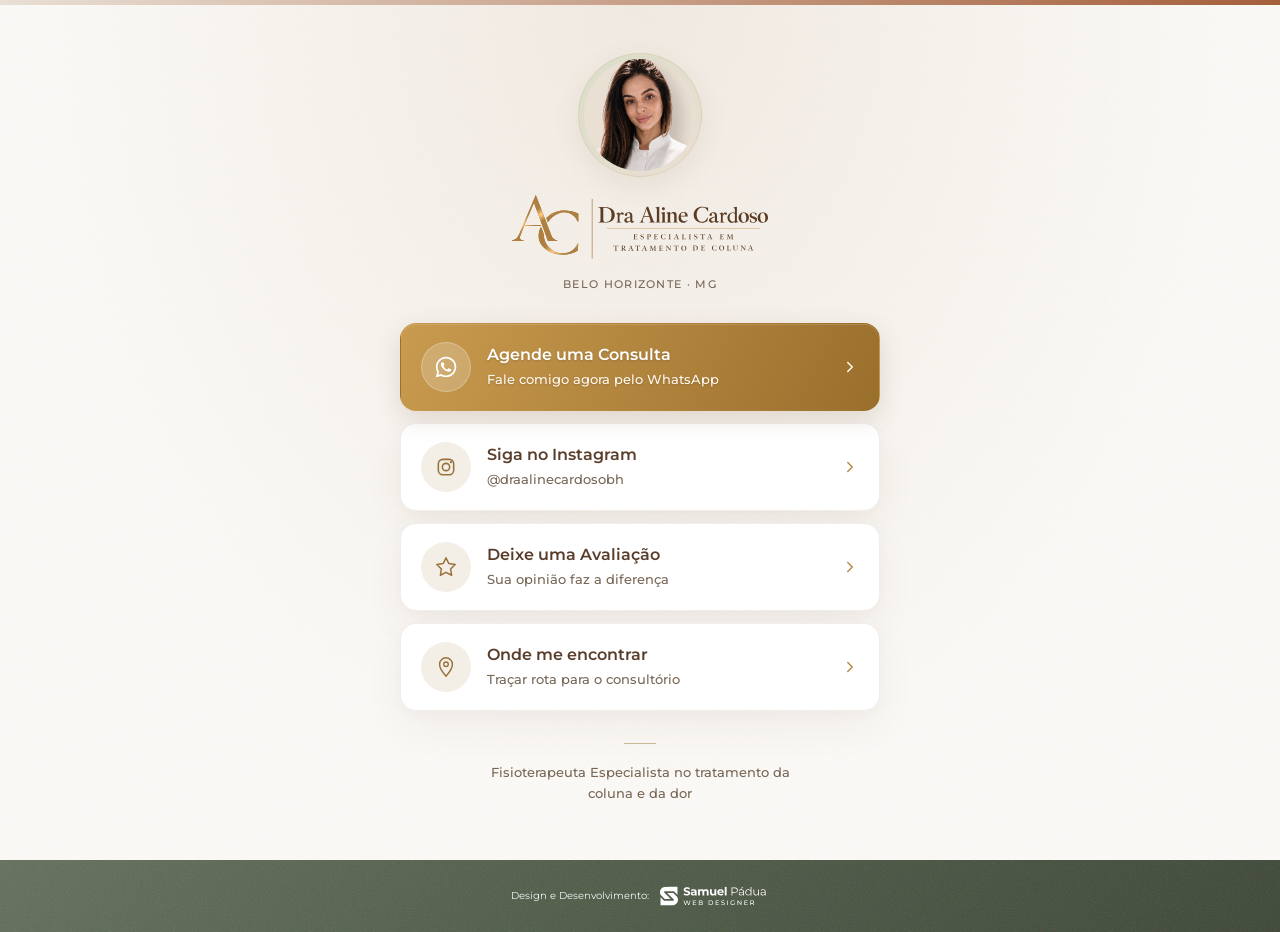
==== commit e2453d18: "feat: SEO completo para draalinecardoso.com.br e novo Instagram @draalinecardosobh Canonical, Open G" ====
--- a/links.html
+++ b/links.html
@@ -4,7 +4,24 @@
   <meta charset="UTF-8">
   <meta name="viewport" content="width=device-width, initial-scale=1.0">
   <title>Links — Dra. Aline Cardoso · Fisioterapeuta</title>
-  <link rel="icon" type="image/svg+xml" href="stamp-iso.svg">
+  <meta name="description" content="Agende sua consulta, siga no Instagram, deixe sua avaliação e veja o endereço da Dra. Aline Cardoso, fisioterapeuta especialista em coluna em Belo Horizonte.">
+  <!-- página de "link na bio": fica fora do índice para não competir com a página principal -->
+  <meta name="robots" content="noindex, follow">
+  <link rel="canonical" href="https://www.draalinecardoso.com.br/links">
+  <meta name="theme-color" content="#5A3E2B">
+  <meta property="og:locale" content="pt_BR">
+  <meta property="og:type" content="website">
+  <meta property="og:site_name" content="Dra. Aline Cardoso">
+  <meta property="og:title" content="Links — Dra. Aline Cardoso · Fisioterapeuta">
+  <meta property="og:description" content="Agende sua consulta, siga no Instagram, deixe sua avaliação e veja o endereço do consultório em Belo Horizonte.">
+  <meta property="og:url" content="https://www.draalinecardoso.com.br/links">
+  <meta property="og:image" content="https://www.draalinecardoso.com.br/og-image.jpg">
+  <meta property="og:image:width" content="1200">
+  <meta property="og:image:height" content="630">
+  <meta name="twitter:card" content="summary_large_image">
+  <link rel="icon" href="/favicon.ico" sizes="48x48">
+  <link rel="icon" type="image/svg+xml" href="/stamp-iso.svg">
+  <link rel="apple-touch-icon" href="/apple-touch-icon.png">
   <link rel="preconnect" href="https://fonts.googleapis.com">
   <link rel="preconnect" href="https://fonts.gstatic.com" crossorigin>
   <link href="https://fonts.googleapis.com/css2?family=Montserrat:wght@400;500;600;700;800&display=swap" rel="stylesheet">
@@ -51,7 +68,7 @@
         </a>
 
         <!-- Instagram -->
-        <a href="https://www.instagram.com/studioalinecardoso/" class="lk-card" target="_blank" rel="noopener">
+        <a href="https://www.instagram.com/draalinecardosobh/" class="lk-card" target="_blank" rel="noopener">
           <span class="lk-icon">
             <svg width="22" height="22" viewBox="0 0 28 28" fill="none" xmlns="http://www.w3.org/2000/svg">
               <rect x="4.25" y="4.25" width="19.5" height="19.5" rx="5.75" stroke="white" stroke-width="2"/>
@@ -61,7 +78,7 @@
           </span>
           <div class="lk-card-text">
             <span class="lk-card-title">Siga no Instagram</span>
-            <span class="lk-card-desc">@studioalinecardoso</span>
+            <span class="lk-card-desc">@draalinecardosobh</span>
           </div>
           <span class="lk-arrow">
             <svg width="18" height="18" viewBox="0 0 24 24" fill="none">
@@ -70,8 +87,8 @@
           </span>
         </a>
 
-        <!-- Deixe uma Avaliação — TODO: trocar "#" pelo link de avaliação do Google -->
-        <a href="#" class="lk-card">
+        <!-- Deixe uma Avaliação (Perfil da Empresa no Google) -->
+        <a href="https://g.page/r/CfYL9VLpiMAqEBM/review" class="lk-card" target="_blank" rel="noopener">
           <span class="lk-icon">
             <svg width="22" height="22" viewBox="0 0 24 24" fill="none" xmlns="http://www.w3.org/2000/svg">
               <path d="M12 2l3.09 6.26L22 9.27l-5 4.87 1.18 6.88L12 17.77l-6.18 3.25L7 14.14 2 9.27l6.91-1.01L12 2z" stroke="white" stroke-width="1.6" stroke-linejoin="round"/>
--- a/style.css
+++ b/style.css
@@ -13,15 +13,15 @@
   --shadow-soft: 0 4px 12px rgba(90, 62, 43, 0.025), 0 16px 40px rgba(90, 62, 43, 0.055);
   --gray-bg:    #F7F2EB;
   --font-display: 'Playfair Display', Georgia, serif;
-  --grad-start: #AB7C3B;
-  --grad-end:   #89602D;
+  --grad-start: #D8AE66;
+  --grad-end:   #9E7231;
   --gradient:   linear-gradient(110deg, var(--grad-start), var(--grad-end));
 }
 
 html { scroll-behavior: smooth; overflow-x: hidden; }
 
 html {
-  scrollbar-color: #B88A48 rgba(107, 74, 44, 0.12);
+  scrollbar-color: #C29550 rgba(107, 74, 44, 0.12);
   scrollbar-width: thin;
 }
 
@@ -68,13 +68,13 @@
 }
 
 body::-webkit-scrollbar-thumb {
-  background: linear-gradient(180deg, #D0A467 0%, #B88A48 100%);
+  background: linear-gradient(180deg, #DCB471 0%, #C29550 100%);
   border-radius: 999px;
   border: 2px solid rgba(255, 255, 255, 0.75);
 }
 
 body::-webkit-scrollbar-thumb:hover {
-  background: linear-gradient(180deg, #DDB77E 0%, #C29550 100%);
+  background: linear-gradient(180deg, #E7C68D 0%, #CFA160 100%);
 }
 
 /* ===== TIPOGRAFIA DE TÍTULOS ===== */
@@ -153,6 +153,7 @@
   position: absolute;
   inset: 0;
   background-image: url('bg-hero.jpg');
+  background-image: image-set(url('bg-hero.webp') type('image/webp'), url('bg-hero.jpg') type('image/jpeg'));
   background-size: cover;
   background-position: center;
   z-index: 0;
@@ -230,9 +231,9 @@
   align-items: center;
   justify-content: center;
   gap: 16px;
-  background: linear-gradient(115deg, #A17636, #89602D);
+  background: linear-gradient(115deg, #C99B4F, #9A6F2C);
   border: 1px solid rgba(107, 74, 44, 0.1);
-  box-shadow: 0 6px 18px rgba(137, 96, 45, 0.14), inset 0 1px rgba(255, 255, 255, 0.15);
+  box-shadow: 0 6px 18px rgba(154, 111, 44, 0.16), inset 0 1px rgba(255, 255, 255, 0.15);
   overflow: hidden;
   position: relative;
   color: var(--white);
@@ -390,8 +391,8 @@
 /* ===== INTRO BLOCK ===== */
 .intro-block {
   position: relative;
-  min-height: 248px;
-  padding: 48px 0;
+  min-height: 200px;
+  padding: 40px 0;
   display: flex;
   align-items: center;
   background: linear-gradient(to right, #707B66 0%, #505B48 50%, #394233 100%);
@@ -457,9 +458,17 @@
   font-weight: 700;
 }
 
+.intro-right .intro-lead {
+  margin-bottom: 10px;
+  font-size: 21px;
+  font-weight: 600;
+  line-height: 1.4;
+  color: #E2C283;
+}
+
 /* Responsivo intro */
 @media (max-width: 820px) {
-  .intro-block { height: auto; padding: 56px 0; }
+  .intro-block { height: auto; padding: 44px 0; }
 
   .intro-inner {
     flex-direction: column;
@@ -475,7 +484,7 @@
 }
 
 @media (max-width: 480px) {
-  .intro-block { height: auto; padding: 48px 0; }
+  .intro-block { height: auto; padding: 40px 0; }
 
   .intro-inner { padding: 0 24px; gap: 20px; }
 
@@ -1447,7 +1456,7 @@
   width: 64px;
   height: 64px;
   border-radius: 50%;
-  background: linear-gradient(135deg, #D6B06A 0%, #A67C3A 100%);
+  background: linear-gradient(135deg, #E2BE7C 0%, #B0863E 100%);
   display: inline-flex;
   align-items: center;
   justify-content: center;
--- a/links.css
+++ b/links.css
@@ -186,7 +186,7 @@
 
 /* Primary card (Agende) */
 .lk-card--primary {
-  background: linear-gradient(115deg, #A17636, #89602D);
+  background: linear-gradient(115deg, #C99B4F, #9A6F2C);
   border-color: transparent;
   box-shadow: 0 8px 24px rgba(107, 74, 44, 0.16), inset 0 1px rgba(255, 255, 255, 0.15);
   position: relative;
@@ -207,7 +207,7 @@
 
 @media (hover: hover) and (pointer: fine) {
   .lk-card--primary:hover {
-    background: linear-gradient(115deg, #A17636, #89602D);
+    background: linear-gradient(115deg, #C99B4F, #9A6F2C);
     box-shadow: 0 12px 32px rgba(107, 74, 44, 0.22);
     border-color: transparent;
   }
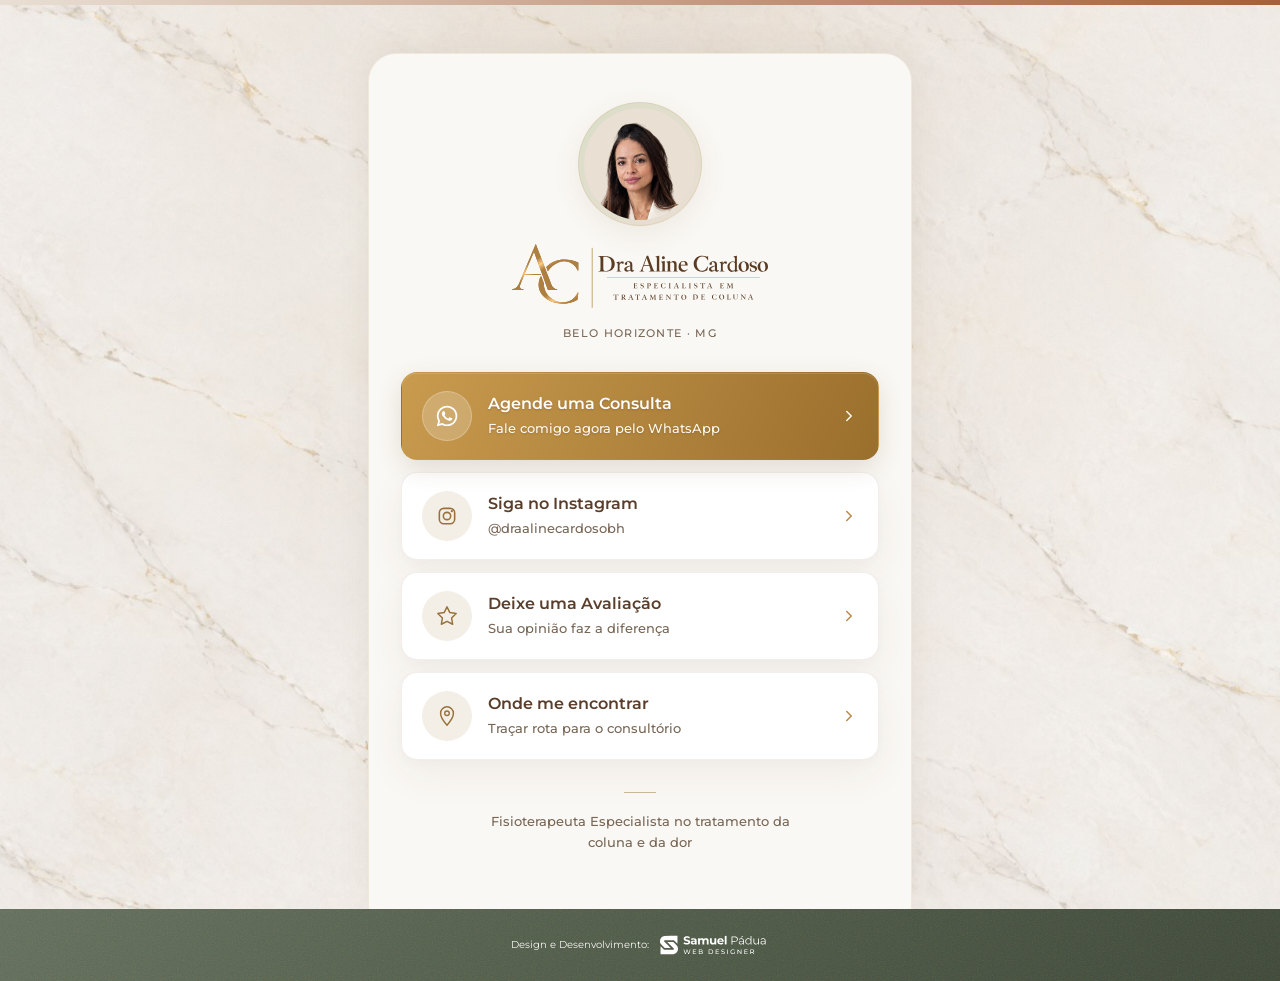
==== commit ae673efe: "style: página de links com foto do hero, fundo de mármore e painel vertical" ====
--- a/links.html
+++ b/links.html
@@ -40,7 +40,7 @@
       <!-- Header -->
       <header class="lk-header">
         <div class="lk-avatar-wrap">
-          <img src="dr-links.png" class="lk-avatar" alt="Dra. Aline Cardoso">
+          <img src="dra-aline-links.webp" class="lk-avatar" alt="Dra. Aline Cardoso">
         </div>
         <img src="logo.svg" class="lk-logo" alt="Dra. Aline Cardoso - Especialista em Tratamento de Coluna">
         <p class="lk-location">Belo Horizonte &middot; MG</p>
--- a/links.css
+++ b/links.css
@@ -4,7 +4,10 @@
 }
 
 .links-page {
-  background: var(--paper);
+  background:
+    linear-gradient(rgba(255, 255, 255, 0.25), rgba(255, 255, 255, 0.25)),
+    url("bg-marmore.jpg") center/cover no-repeat,
+    var(--paper);
   min-height: 100vh;
   min-height: 100svh;
   display: flex;
@@ -17,7 +20,7 @@
   display: flex;
   align-items: flex-start;
   justify-content: center;
-  padding: 48px 24px 56px;
+  padding: 48px 24px 0;
   overflow: hidden;
   background: radial-gradient(ellipse at 50% 0%, rgba(215, 196, 174, 0.28), transparent 65%);
 }
@@ -35,11 +38,19 @@
   z-index: 0;
 }
 
+/* painel vertical claro sobre o mármore, descendo até o rodapé */
 .lk-container {
   position: relative;
   z-index: 1;
   width: 100%;
-  max-width: 480px;
+  max-width: 544px;
+  align-self: stretch;
+  padding: 48px 32px 56px;
+  background: #FAF8F4;
+  border: 1px solid rgba(184, 138, 72, 0.14);
+  border-bottom: 0;
+  border-radius: 28px 28px 0 0;
+  box-shadow: 0 -4px 32px rgba(107, 74, 44, 0.08);
   display: flex;
   flex-direction: column;
   align-items: center;
@@ -315,7 +326,8 @@
 
 /* ===== RESPONSIVE ===== */
 @media (max-width: 480px) {
-  .lk-main { padding: 32px 20px 40px; }
+  .lk-main { padding: 28px 14px 0; }
+  .lk-container { padding: 36px 18px 44px; border-radius: 24px 24px 0 0; }
   .lk-logo { height: 56px; }
   .lk-name { font-size: 16px; }
   .lk-card { padding: 16px 16px; gap: 14px; }
@@ -324,7 +336,8 @@
 }
 
 @media (max-width: 360px) {
-  .lk-main { padding-inline: 16px; }
+  .lk-main { padding-inline: 10px; }
+  .lk-container { padding-inline: 14px; }
   .lk-card { gap: 10px; padding-inline: 14px; }
   .lk-card-title { font-size: 14px; }
   .lk-card-desc { font-size: 12px; }
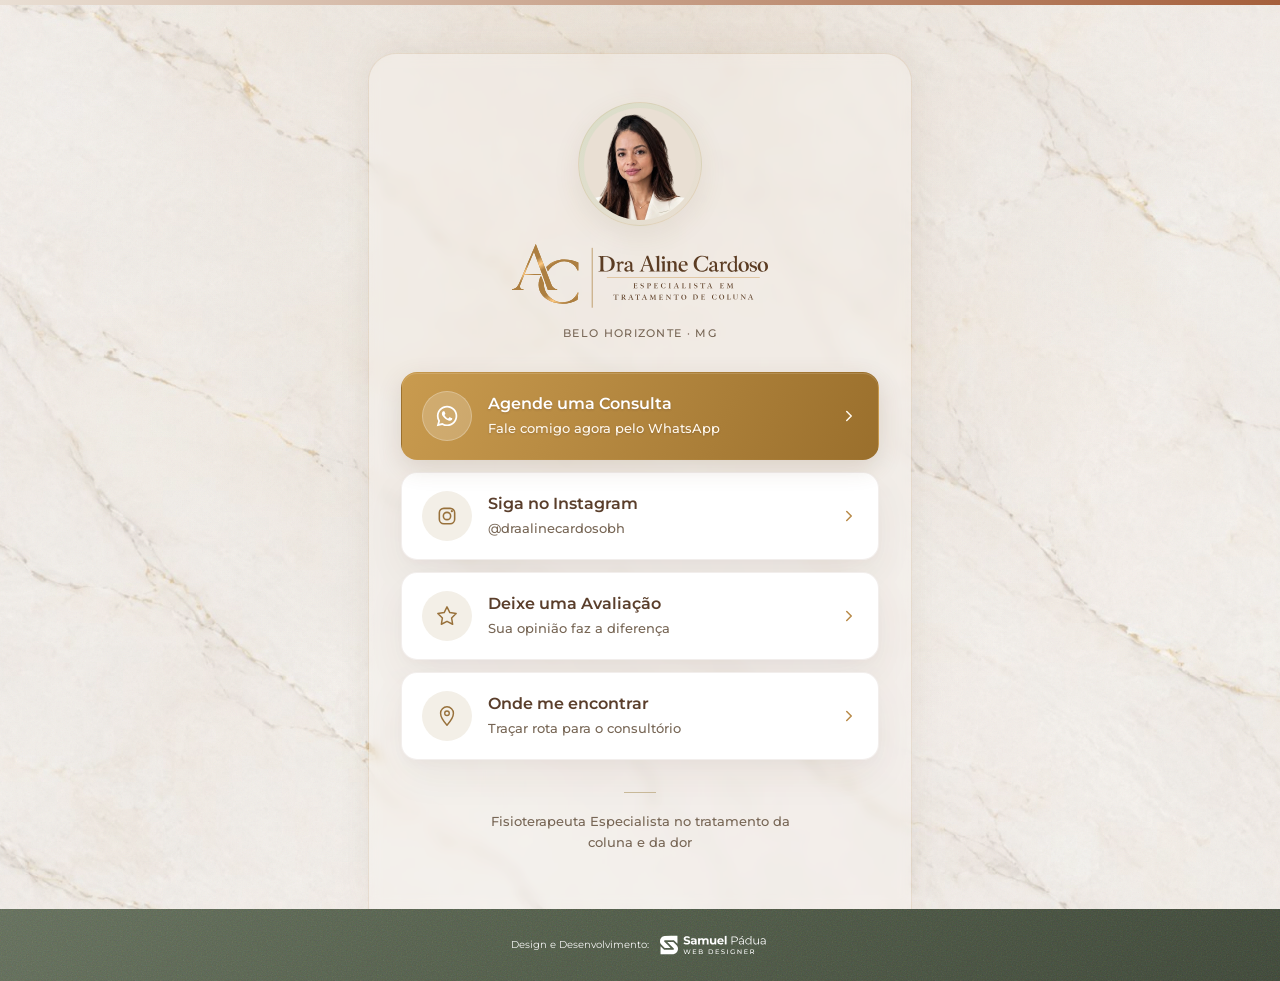
==== commit d0b2d546: "fix: caminhos absolutos na página de links (funciona em /bio/ e /links/)" ====
--- a/links.html
+++ b/links.html
@@ -25,8 +25,8 @@
   <link rel="preconnect" href="https://fonts.googleapis.com">
   <link rel="preconnect" href="https://fonts.gstatic.com" crossorigin>
   <link href="https://fonts.googleapis.com/css2?family=Montserrat:wght@400;500;600;700;800&display=swap" rel="stylesheet">
-  <link rel="stylesheet" href="style.css">
-  <link rel="stylesheet" href="links.css">
+  <link rel="stylesheet" href="/style.css">
+  <link rel="stylesheet" href="/links.css">
 </head>
 <body class="links-page">
 
@@ -40,9 +40,9 @@
       <!-- Header -->
       <header class="lk-header">
         <div class="lk-avatar-wrap">
-          <img src="dra-aline-links.webp" class="lk-avatar" alt="Dra. Aline Cardoso">
+          <img src="/dra-aline-links.webp" class="lk-avatar" alt="Dra. Aline Cardoso">
         </div>
-        <img src="logo.svg" class="lk-logo" alt="Dra. Aline Cardoso - Especialista em Tratamento de Coluna">
+        <img src="/logo.svg" class="lk-logo" alt="Dra. Aline Cardoso - Especialista em Tratamento de Coluna">
         <p class="lk-location">Belo Horizonte &middot; MG</p>
       </header>
 
@@ -137,7 +137,7 @@
     <div class="site-footer-inner">
       <a href="https://samuelpadua.com.br/" class="site-footer-credit" target="_blank" rel="noopener" aria-label="Design e Desenvolvimento por Samuel Pádua Web Designer">
         <span class="site-footer-credit-text">Design e Desenvolvimento:</span>
-        <img src="logo-samuel.svg" alt="Samuel Pádua Web Designer" class="site-footer-credit-logo">
+        <img src="/logo-samuel.svg" alt="Samuel Pádua Web Designer" class="site-footer-credit-logo">
       </a>
     </div>
   </footer>
--- a/links.css
+++ b/links.css
@@ -46,7 +46,6 @@
   max-width: 544px;
   align-self: stretch;
   padding: 48px 32px 56px;
-  background: #FAF8F4;
   border: 1px solid rgba(184, 138, 72, 0.14);
   border-bottom: 0;
   border-radius: 28px 28px 0 0;
@@ -55,6 +54,20 @@
   flex-direction: column;
   align-items: center;
   gap: 32px;
+}
+
+/* preenchimento translúcido + desfoque numa camada própria, atrás do conteúdo:
+   com o backdrop-filter no próprio painel, as sombras dos cards ganhavam bordas escuras */
+.lk-container::before {
+  content: '';
+  position: absolute;
+  inset: 0;
+  z-index: -1;
+  border-radius: inherit;
+  background: rgba(250, 248, 244, 0.3);
+  -webkit-backdrop-filter: blur(6px);
+  backdrop-filter: blur(6px);
+  pointer-events: none;
 }
 
 /* ===== HEADER ===== */
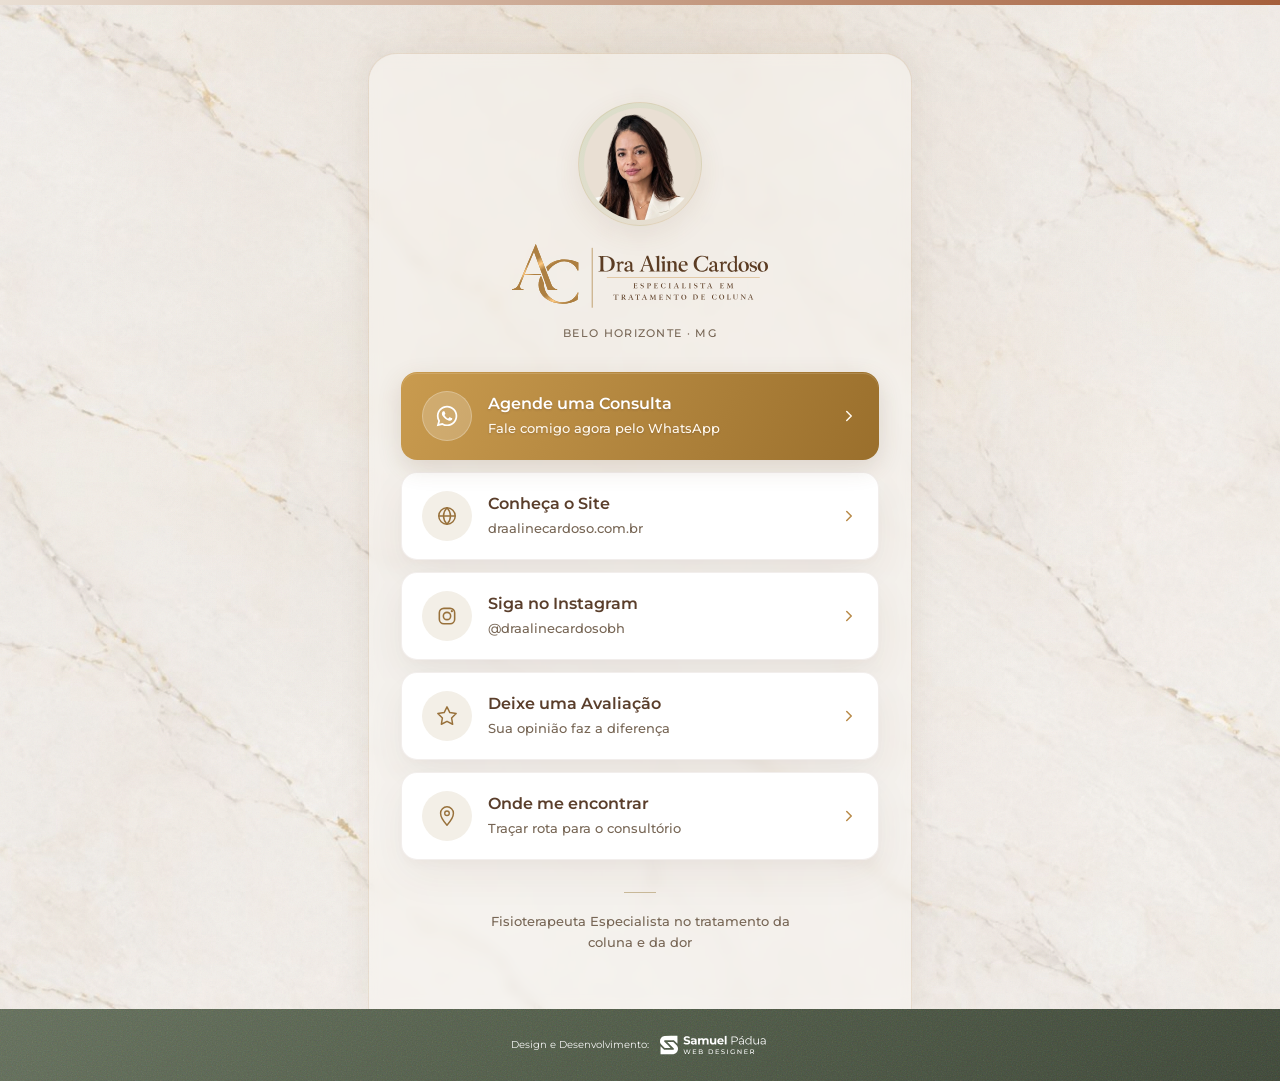
==== commit 12457087: "fix: fio escuro na borda do card dourado e card com link do site na página de links" ====
--- a/links.html
+++ b/links.html
@@ -59,6 +59,25 @@
           <div class="lk-card-text">
             <span class="lk-card-title">Agende uma Consulta</span>
             <span class="lk-card-desc">Fale comigo agora pelo WhatsApp</span>
+          </div>
+          <span class="lk-arrow">
+            <svg width="18" height="18" viewBox="0 0 24 24" fill="none">
+              <path d="M9 18l6-6-6-6" stroke="white" stroke-width="2" stroke-linecap="round" stroke-linejoin="round"/>
+            </svg>
+          </span>
+        </a>
+
+        <!-- Site -->
+        <a href="https://www.draalinecardoso.com.br/" class="lk-card" target="_blank" rel="noopener">
+          <span class="lk-icon">
+            <svg width="22" height="22" viewBox="0 0 24 24" fill="none" xmlns="http://www.w3.org/2000/svg">
+              <circle cx="12" cy="12" r="9" stroke="white" stroke-width="1.6"/>
+              <path d="M3 12h18M12 3c2.5 2.6 3.8 5.6 3.8 9s-1.3 6.4-3.8 9c-2.5-2.6-3.8-5.6-3.8-9S9.5 5.6 12 3z" stroke="white" stroke-width="1.6" stroke-linejoin="round"/>
+            </svg>
+          </span>
+          <div class="lk-card-text">
+            <span class="lk-card-title">Conheça o Site</span>
+            <span class="lk-card-desc">draalinecardoso.com.br</span>
           </div>
           <span class="lk-arrow">
             <svg width="18" height="18" viewBox="0 0 24 24" fill="none">
--- a/links.css
+++ b/links.css
@@ -64,7 +64,7 @@
   inset: 0;
   z-index: -1;
   border-radius: inherit;
-  background: rgba(250, 248, 244, 0.3);
+  background: rgba(250, 248, 244, 0.5);
   -webkit-backdrop-filter: blur(6px);
   backdrop-filter: blur(6px);
   pointer-events: none;
@@ -196,6 +196,7 @@
 .lk-card:nth-child(2) { animation-delay: 0.19s; }
 .lk-card:nth-child(3) { animation-delay: 0.26s; }
 .lk-card:nth-child(4) { animation-delay: 0.33s; }
+.lk-card:nth-child(5) { animation-delay: 0.40s; }
 
 @media (hover: hover) and (pointer: fine) {
   .lk-card:hover {
@@ -211,6 +212,9 @@
 /* Primary card (Agende) */
 .lk-card--primary {
   background: linear-gradient(115deg, #C99B4F, #9A6F2C);
+  /* o degradê começa na borda transparente; com o padrão (padding-box) ele se repetia
+     na faixa de 1px da borda e mostrava a ponta escura como um fio na lateral */
+  background-origin: border-box;
   border-color: transparent;
   box-shadow: 0 8px 24px rgba(107, 74, 44, 0.16), inset 0 1px rgba(255, 255, 255, 0.15);
   position: relative;
@@ -232,6 +236,7 @@
 @media (hover: hover) and (pointer: fine) {
   .lk-card--primary:hover {
     background: linear-gradient(115deg, #C99B4F, #9A6F2C);
+    background-origin: border-box;
     box-shadow: 0 12px 32px rgba(107, 74, 44, 0.22);
     border-color: transparent;
   }
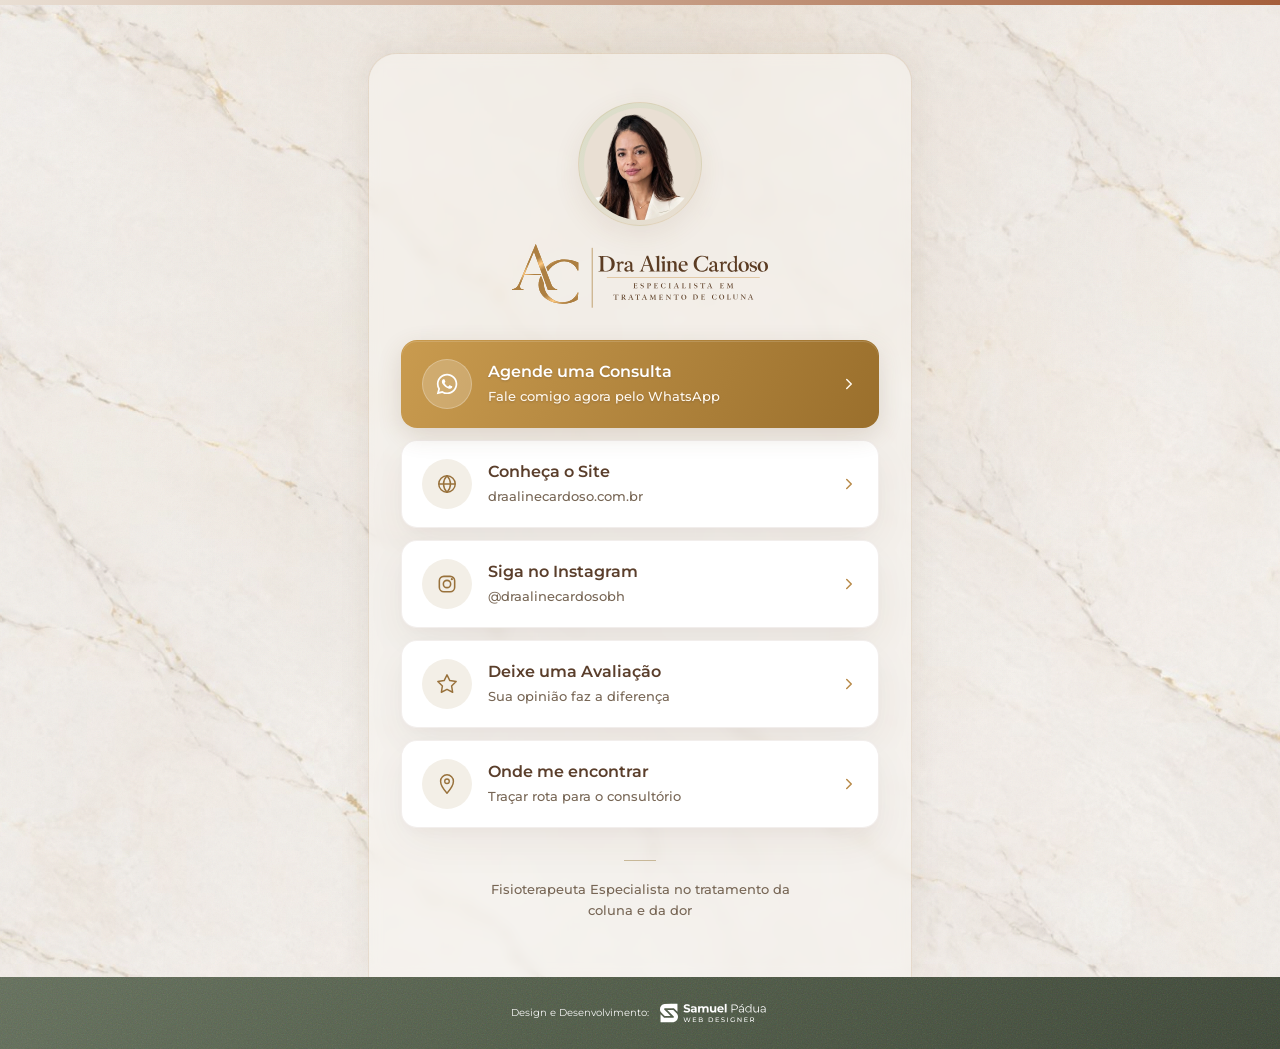
==== commit 2a115c60: "style: remove 'Belo Horizonte · MG' da página de links" ====
--- a/links.html
+++ b/links.html
@@ -43,7 +43,6 @@
           <img src="/dra-aline-links.webp" class="lk-avatar" alt="Dra. Aline Cardoso">
         </div>
         <img src="/logo.svg" class="lk-logo" alt="Dra. Aline Cardoso - Especialista em Tratamento de Coluna">
-        <p class="lk-location">Belo Horizonte &middot; MG</p>
       </header>
 
       <!-- Link Cards -->
--- a/links.css
+++ b/links.css
@@ -123,14 +123,6 @@
   margin: 0 auto;
 }
 
-.lk-location {
-  color: var(--muted);
-  font-size: 11px;
-  font-weight: 500;
-  letter-spacing: 0.12em;
-  text-transform: uppercase;
-}
-
 .lk-bio::before {
   content: '';
   display: block;
